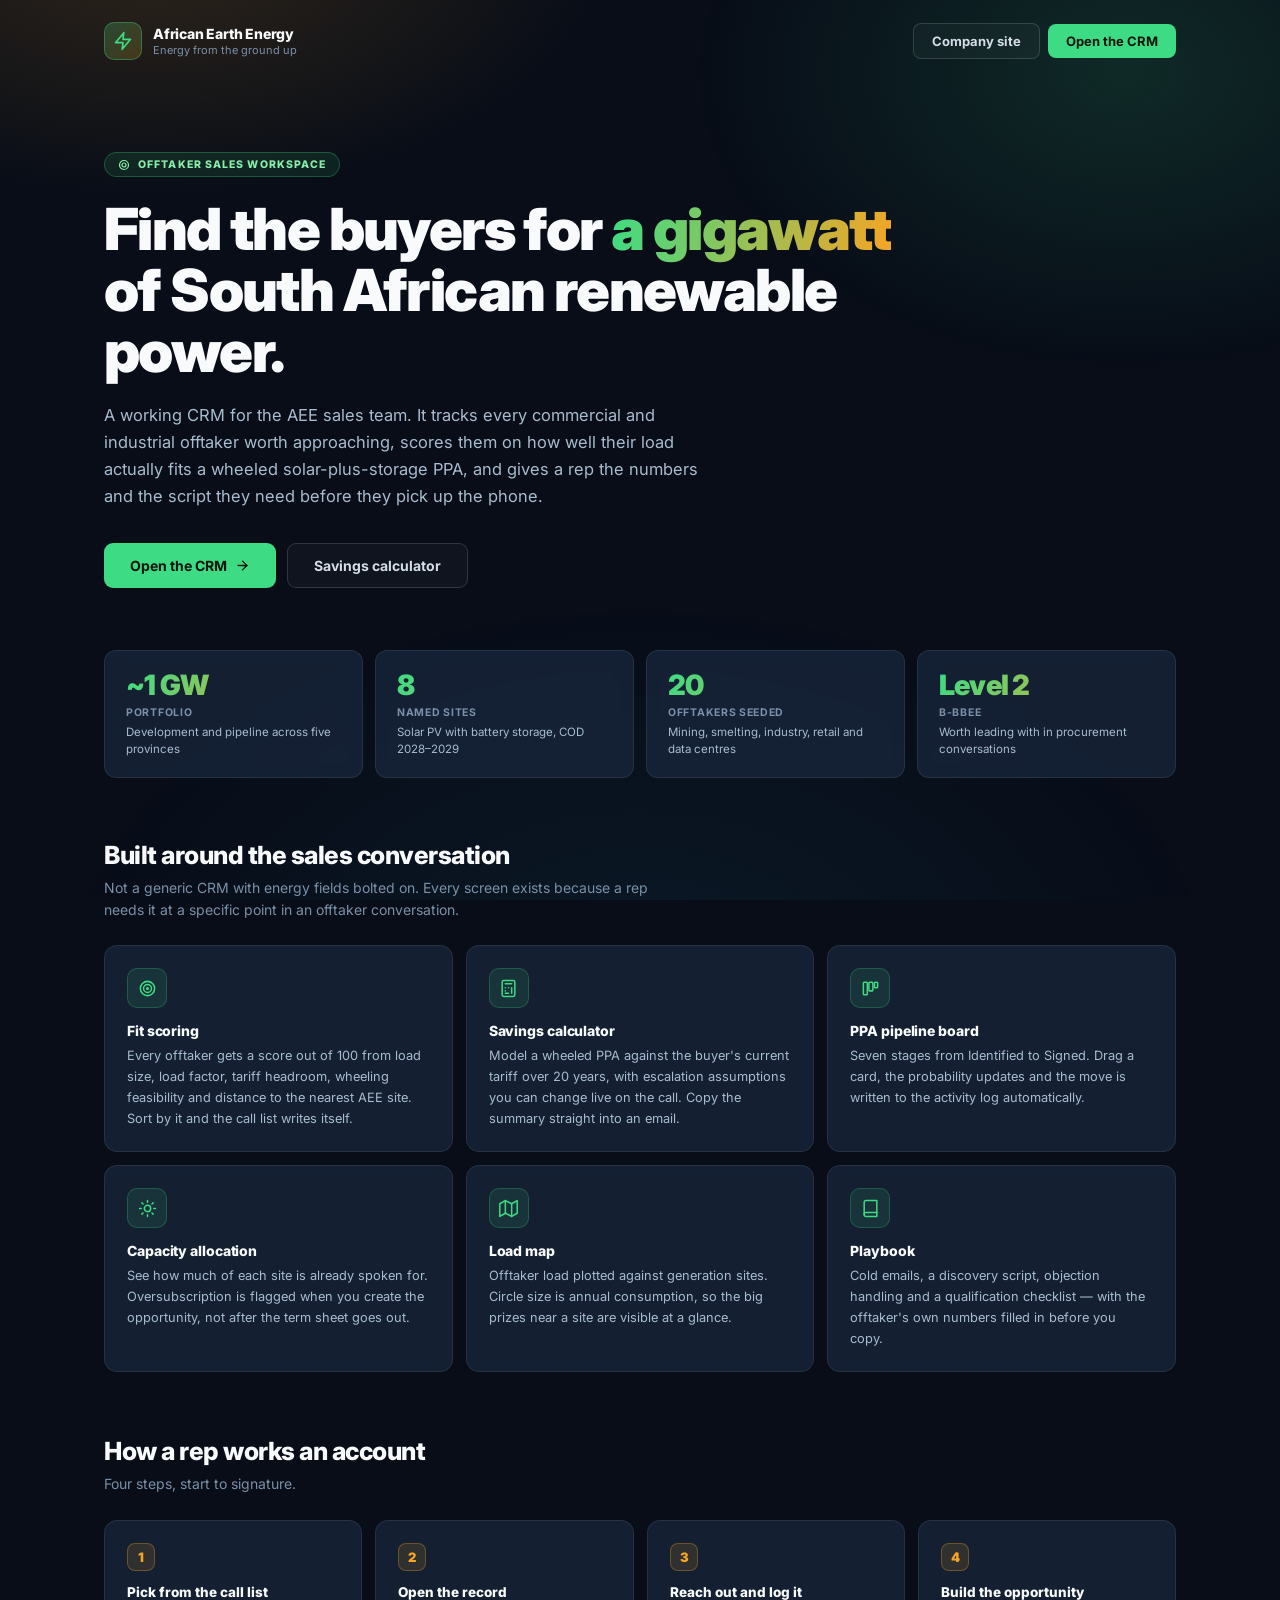
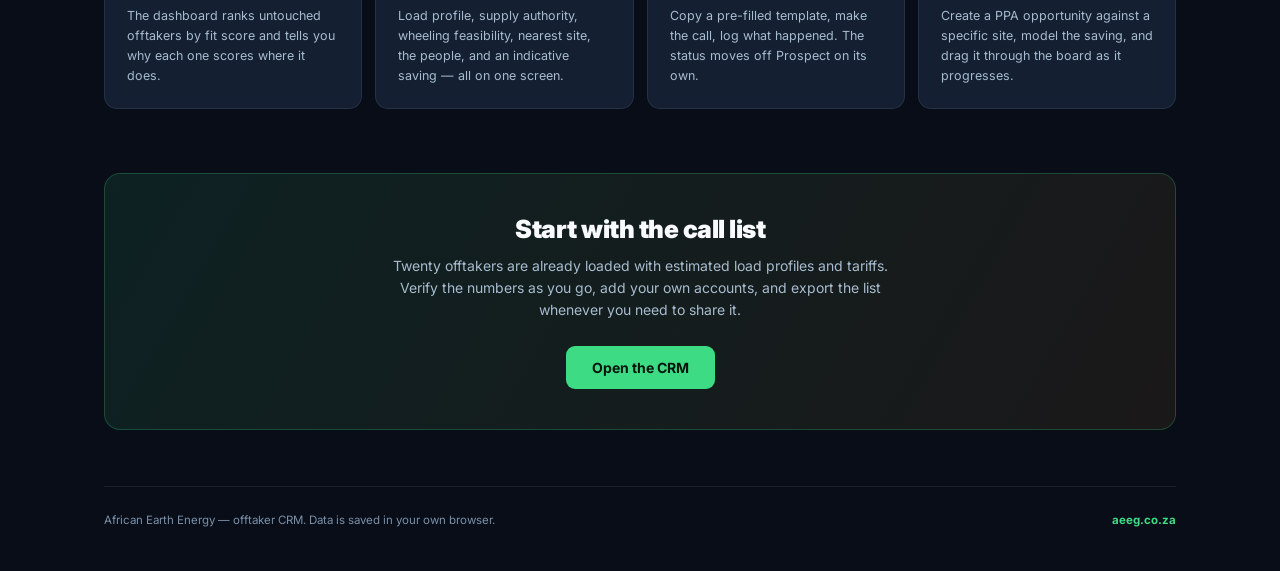
==== landing.html @ c1749440 "Build the African Earth Energy offtaker CRM A sales workspace for finding and contracting the commer" ====
<!DOCTYPE html>
<html lang="en">
<head>
<meta charset="UTF-8">
<meta name="viewport" content="width=device-width, initial-scale=1.0">
<title>African Earth Energy — Offtaker CRM</title>
<meta name="description" content="Sales workspace for the African Earth Energy offtaker pipeline.">
<link rel="preconnect" href="https://fonts.googleapis.com">
<link rel="preconnect" href="https://fonts.gstatic.com" crossorigin>
<link href="https://fonts.googleapis.com/css2?family=Inter:wght@300;400;500;600;700;800;900&display=swap" rel="stylesheet">
<style>
*,*::before,*::after{box-sizing:border-box;margin:0;padding:0}
:root{
  --bg:#080d18; --bg2:#060a12; --card:rgba(26,40,62,.72);
  --text:#d4dde8; --text2:#f8fafc; --muted:#7a90a8; --muted2:#a8bccf;
  --border:rgba(255,255,255,.08); --border2:rgba(255,255,255,.14);
  --accent:#3ddc84; --accent2:#f5a524;
}
body{font-family:"Inter",system-ui,sans-serif;background:var(--bg);color:var(--text);
  -webkit-font-smoothing:antialiased;overflow-x:hidden;min-height:100vh}
a{text-decoration:none;color:inherit}

/* atmospheric wash — solar gold over earth green */
body::before{content:'';position:fixed;inset:0;pointer-events:none;z-index:0;
  background:
    radial-gradient(760px 420px at 12% -6%, rgba(245,165,36,.16), transparent 62%),
    radial-gradient(700px 480px at 88% 8%, rgba(61,220,132,.14), transparent 62%),
    radial-gradient(900px 600px at 50% 110%, rgba(56,189,248,.07), transparent 65%);}
body::after{content:'';position:fixed;inset:0;pointer-events:none;z-index:0;opacity:.35;
  background-image:linear-gradient(rgba(255,255,255,.022) 1px,transparent 1px),
                   linear-gradient(90deg,rgba(255,255,255,.022) 1px,transparent 1px);
  background-size:62px 62px;
  mask-image:radial-gradient(circle at 50% 30%, #000 0%, transparent 78%);}

.wrap{position:relative;z-index:1;max-width:1120px;margin:0 auto;padding:0 24px}

header{padding:22px 0;display:flex;align-items:center;justify-content:space-between;gap:16px}
.brand{display:flex;align-items:center;gap:11px}
.brand-mark{width:38px;height:38px;border-radius:10px;display:flex;align-items:center;justify-content:center;
  background:linear-gradient(140deg,rgba(61,220,132,.24),rgba(245,165,36,.2));border:1px solid rgba(61,220,132,.34)}
.brand h1{font-size:14px;font-weight:800;color:var(--text2);letter-spacing:-.2px}
.brand p{font-size:11px;color:var(--muted);margin-top:1px}
.hlinks{display:flex;gap:8px;align-items:center}

.btn{padding:9px 18px;border-radius:8px;border:none;cursor:pointer;font-size:13px;font-weight:700;
  display:inline-flex;align-items:center;gap:8px;transition:all .18s;font-family:inherit}
.btn-primary{background:var(--accent);color:#04160c}
.btn-primary:hover{background:#2bc972;transform:translateY(-1px);box-shadow:0 8px 24px rgba(61,220,132,.24)}
.btn-outline{background:rgba(255,255,255,.03);border:1px solid var(--border2);color:var(--text)}
.btn-outline:hover{border-color:rgba(255,255,255,.26);color:var(--text2)}
.btn-lg{padding:13px 26px;font-size:14px;border-radius:9px}

.hero{padding:70px 0 54px;max-width:820px}
.eyebrow{display:inline-flex;align-items:center;gap:8px;font-size:10.5px;font-weight:800;letter-spacing:1.1px;
  text-transform:uppercase;color:#86efac;background:rgba(61,220,132,.1);border:1px solid rgba(61,220,132,.28);
  padding:5px 13px;border-radius:99px;margin-bottom:22px}
.hero h2{font-size:clamp(34px,5.4vw,58px);font-weight:900;line-height:1.05;letter-spacing:-1.6px;color:var(--text2)}
.hero h2 em{font-style:normal;background:linear-gradient(100deg,var(--accent),var(--accent2));
  -webkit-background-clip:text;background-clip:text;color:transparent}
.hero p{font-size:16.5px;line-height:1.65;color:var(--muted2);margin-top:20px;max-width:60ch}
.hero-cta{display:flex;gap:11px;margin-top:32px;flex-wrap:wrap}

.metrics{display:grid;grid-template-columns:repeat(auto-fit,minmax(168px,1fr));gap:12px;margin:8px 0 62px}
.metric{background:var(--card);border:1px solid var(--border);border-radius:12px;padding:19px 21px;backdrop-filter:blur(8px)}
.metric-v{font-size:28px;font-weight:900;color:var(--text2);line-height:1.1;letter-spacing:-.8px;
  background:linear-gradient(120deg,var(--accent),var(--accent2));-webkit-background-clip:text;background-clip:text;color:transparent}
.metric-l{font-size:10.5px;color:var(--muted);font-weight:700;letter-spacing:.7px;text-transform:uppercase;margin-top:6px}
.metric-s{font-size:11.5px;color:var(--muted2);margin-top:5px;line-height:1.45}

.section-head{margin-bottom:24px}
.section-head h3{font-size:25px;font-weight:800;color:var(--text2);letter-spacing:-.5px}
.section-head p{font-size:14px;color:var(--muted);margin-top:7px;max-width:62ch;line-height:1.6}

.features{display:grid;grid-template-columns:repeat(auto-fit,minmax(272px,1fr));gap:13px;margin-bottom:64px}
.feature{background:var(--card);border:1px solid var(--border);border-radius:13px;padding:22px;
  backdrop-filter:blur(8px);transition:all .22s;position:relative;overflow:hidden}
.feature::after{content:'';position:absolute;top:0;left:0;right:0;height:2px;
  background:linear-gradient(90deg,var(--accent),transparent);opacity:0;transition:opacity .22s}
.feature:hover{border-color:var(--border2);transform:translateY(-3px)}
.feature:hover::after{opacity:1}
.feature-ic{width:40px;height:40px;border-radius:10px;display:flex;align-items:center;justify-content:center;
  background:rgba(61,220,132,.1);border:1px solid rgba(61,220,132,.24);color:var(--accent);margin-bottom:14px}
.feature h4{font-size:14px;font-weight:800;color:var(--text2);margin-bottom:7px;letter-spacing:-.1px}
.feature p{font-size:12.8px;color:var(--muted2);line-height:1.62}

.steps{display:grid;grid-template-columns:repeat(auto-fit,minmax(230px,1fr));gap:13px;margin-bottom:64px}
.step{background:var(--card);border:1px solid var(--border);border-radius:13px;padding:22px;backdrop-filter:blur(8px)}
.step-n{width:28px;height:28px;border-radius:8px;background:rgba(245,165,36,.13);border:1px solid rgba(245,165,36,.3);
  color:var(--accent2);font-weight:900;font-size:13px;display:flex;align-items:center;justify-content:center;margin-bottom:13px}
.step h4{font-size:13.5px;font-weight:800;color:var(--text2);margin-bottom:6px}
.step p{font-size:12.5px;color:var(--muted2);line-height:1.6}

.cta-band{background:linear-gradient(120deg,rgba(61,220,132,.1),rgba(245,165,36,.08));
  border:1px solid rgba(61,220,132,.24);border-radius:16px;padding:40px;text-align:center;margin-bottom:56px}
.cta-band h3{font-size:25px;font-weight:900;color:var(--text2);letter-spacing:-.5px}
.cta-band p{font-size:14px;color:var(--muted2);margin:11px auto 24px;max-width:56ch;line-height:1.6}

footer{border-top:1px solid var(--border);padding:26px 0 44px;display:flex;align-items:center;
  justify-content:space-between;gap:16px;flex-wrap:wrap;font-size:11.5px;color:var(--muted)}

@media(max-width:640px){
  .hero{padding:46px 0 36px}
  .cta-band{padding:30px 20px}
  header{flex-wrap:wrap}
}
</style>
</head>
<body>
<div class="wrap">

  <header>
    <div class="brand">
      <div class="brand-mark">
        <svg xmlns="http://www.w3.org/2000/svg" viewBox="0 0 24 24" width="20" height="20" fill="none" stroke="#3ddc84" stroke-width="2" stroke-linecap="round" stroke-linejoin="round"><path d="M13 2 3 14h9l-1 8 10-12h-9l1-8Z"/></svg>
      </div>
      <div><h1>African Earth Energy</h1><p>Energy from the ground up</p></div>
    </div>
    <div class="hlinks">
      <a class="btn btn-outline" href="https://www.aeeg.co.za/en" target="_blank" rel="noopener">Company site</a>
      <a class="btn btn-primary" href="index.html">Open the CRM</a>
    </div>
  </header>

  <section class="hero">
    <div class="eyebrow">
      <svg xmlns="http://www.w3.org/2000/svg" viewBox="0 0 24 24" width="12" height="12" fill="none" stroke="currentColor" stroke-width="2.4" stroke-linecap="round"><circle cx="12" cy="12" r="9"/><circle cx="12" cy="12" r="4"/></svg>
      Offtaker sales workspace
    </div>
    <h2>Find the buyers for <em>a gigawatt</em> of South African renewable power.</h2>
    <p>
      A working CRM for the AEE sales team. It tracks every commercial and industrial
      offtaker worth approaching, scores them on how well their load actually fits a
      wheeled solar-plus-storage PPA, and gives a rep the numbers and the script they
      need before they pick up the phone.
    </p>
    <div class="hero-cta">
      <a class="btn btn-primary btn-lg" href="index.html">
        Open the CRM
        <svg xmlns="http://www.w3.org/2000/svg" viewBox="0 0 24 24" width="15" height="15" fill="none" stroke="currentColor" stroke-width="2.2" stroke-linecap="round" stroke-linejoin="round"><line x1="5" y1="12" x2="19" y2="12"/><polyline points="12 5 19 12 12 19"/></svg>
      </a>
      <a class="btn btn-outline btn-lg" href="index.html?view=calculator">Savings calculator</a>
    </div>
  </section>

  <div class="metrics">
    <div class="metric"><div class="metric-v">~1 GW</div><div class="metric-l">Portfolio</div>
      <div class="metric-s">Development and pipeline across five provinces</div></div>
    <div class="metric"><div class="metric-v">8</div><div class="metric-l">Named sites</div>
      <div class="metric-s">Solar PV with battery storage, COD 2028–2029</div></div>
    <div class="metric"><div class="metric-v">20</div><div class="metric-l">Offtakers seeded</div>
      <div class="metric-s">Mining, smelting, industry, retail and data centres</div></div>
    <div class="metric"><div class="metric-v">Level 2</div><div class="metric-l">B-BBEE</div>
      <div class="metric-s">Worth leading with in procurement conversations</div></div>
  </div>

  <div class="section-head">
    <h3>Built around the sales conversation</h3>
    <p>Not a generic CRM with energy fields bolted on. Every screen exists because a rep needs it at a specific point in an offtaker conversation.</p>
  </div>

  <div class="features">
    <div class="feature">
      <div class="feature-ic"><svg xmlns="http://www.w3.org/2000/svg" viewBox="0 0 24 24" width="19" height="19" fill="none" stroke="currentColor" stroke-width="1.9" stroke-linecap="round" stroke-linejoin="round"><circle cx="12" cy="12" r="9"/><circle cx="12" cy="12" r="5"/><circle cx="12" cy="12" r="1"/></svg></div>
      <h4>Fit scoring</h4>
      <p>Every offtaker gets a score out of 100 from load size, load factor, tariff headroom, wheeling feasibility and distance to the nearest AEE site. Sort by it and the call list writes itself.</p>
    </div>
    <div class="feature">
      <div class="feature-ic"><svg xmlns="http://www.w3.org/2000/svg" viewBox="0 0 24 24" width="19" height="19" fill="none" stroke="currentColor" stroke-width="1.9" stroke-linecap="round" stroke-linejoin="round"><rect x="4" y="2" width="16" height="20" rx="2"/><line x1="8" y1="6" x2="16" y2="6"/><line x1="8" y1="11" x2="8" y2="11"/><line x1="12" y1="11" x2="12" y2="11"/><line x1="16" y1="11" x2="16" y2="18"/><line x1="8" y1="15" x2="8" y2="15"/><line x1="8" y1="18" x2="12" y2="18"/></svg></div>
      <h4>Savings calculator</h4>
      <p>Model a wheeled PPA against the buyer's current tariff over 20 years, with escalation assumptions you can change live on the call. Copy the summary straight into an email.</p>
    </div>
    <div class="feature">
      <div class="feature-ic"><svg xmlns="http://www.w3.org/2000/svg" viewBox="0 0 24 24" width="19" height="19" fill="none" stroke="currentColor" stroke-width="1.9" stroke-linecap="round" stroke-linejoin="round"><rect x="3" y="4" width="5" height="16" rx="1"/><rect x="10" y="4" width="5" height="11" rx="1"/><rect x="17" y="4" width="4" height="7" rx="1"/></svg></div>
      <h4>PPA pipeline board</h4>
      <p>Seven stages from Identified to Signed. Drag a card, the probability updates and the move is written to the activity log automatically.</p>
    </div>
    <div class="feature">
      <div class="feature-ic"><svg xmlns="http://www.w3.org/2000/svg" viewBox="0 0 24 24" width="19" height="19" fill="none" stroke="currentColor" stroke-width="1.9" stroke-linecap="round" stroke-linejoin="round"><circle cx="12" cy="12" r="4"/><path d="M12 2v2M12 20v2M4.93 4.93l1.41 1.41M17.66 17.66l1.41 1.41M2 12h2M20 12h2M6.34 17.66l-1.41 1.41M19.07 4.93l-1.41 1.41"/></svg></div>
      <h4>Capacity allocation</h4>
      <p>See how much of each site is already spoken for. Oversubscription is flagged when you create the opportunity, not after the term sheet goes out.</p>
    </div>
    <div class="feature">
      <div class="feature-ic"><svg xmlns="http://www.w3.org/2000/svg" viewBox="0 0 24 24" width="19" height="19" fill="none" stroke="currentColor" stroke-width="1.9" stroke-linecap="round" stroke-linejoin="round"><polygon points="1 6 1 22 8 18 16 22 23 18 23 2 16 6 8 2 1 6"/><line x1="8" y1="2" x2="8" y2="18"/><line x1="16" y1="6" x2="16" y2="22"/></svg></div>
      <h4>Load map</h4>
      <p>Offtaker load plotted against generation sites. Circle size is annual consumption, so the big prizes near a site are visible at a glance.</p>
    </div>
    <div class="feature">
      <div class="feature-ic"><svg xmlns="http://www.w3.org/2000/svg" viewBox="0 0 24 24" width="19" height="19" fill="none" stroke="currentColor" stroke-width="1.9" stroke-linecap="round" stroke-linejoin="round"><path d="M4 19.5A2.5 2.5 0 0 1 6.5 17H20"/><path d="M6.5 2H20v20H6.5A2.5 2.5 0 0 1 4 19.5v-15A2.5 2.5 0 0 1 6.5 2z"/></svg></div>
      <h4>Playbook</h4>
      <p>Cold emails, a discovery script, objection handling and a qualification checklist — with the offtaker's own numbers filled in before you copy.</p>
    </div>
  </div>

  <div class="section-head">
    <h3>How a rep works an account</h3>
    <p>Four steps, start to signature.</p>
  </div>

  <div class="steps">
    <div class="step"><div class="step-n">1</div><h4>Pick from the call list</h4>
      <p>The dashboard ranks untouched offtakers by fit score and tells you why each one scores where it does.</p></div>
    <div class="step"><div class="step-n">2</div><h4>Open the record</h4>
      <p>Load profile, supply authority, wheeling feasibility, nearest site, the people, and an indicative saving — all on one screen.</p></div>
    <div class="step"><div class="step-n">3</div><h4>Reach out and log it</h4>
      <p>Copy a pre-filled template, make the call, log what happened. The status moves off Prospect on its own.</p></div>
    <div class="step"><div class="step-n">4</div><h4>Build the opportunity</h4>
      <p>Create a PPA opportunity against a specific site, model the saving, and drag it through the board as it progresses.</p></div>
  </div>

  <div class="cta-band">
    <h3>Start with the call list</h3>
    <p>Twenty offtakers are already loaded with estimated load profiles and tariffs. Verify the numbers as you go, add your own accounts, and export the list whenever you need to share it.</p>
    <a class="btn btn-primary btn-lg" href="index.html">Open the CRM</a>
  </div>

  <footer>
    <div>African Earth Energy — offtaker CRM. Data is saved in your own browser.</div>
    <div><a href="https://www.aeeg.co.za/en" target="_blank" rel="noopener" style="color:var(--accent);font-weight:700">aeeg.co.za</a></div>
  </footer>

</div>
</body>
</html>
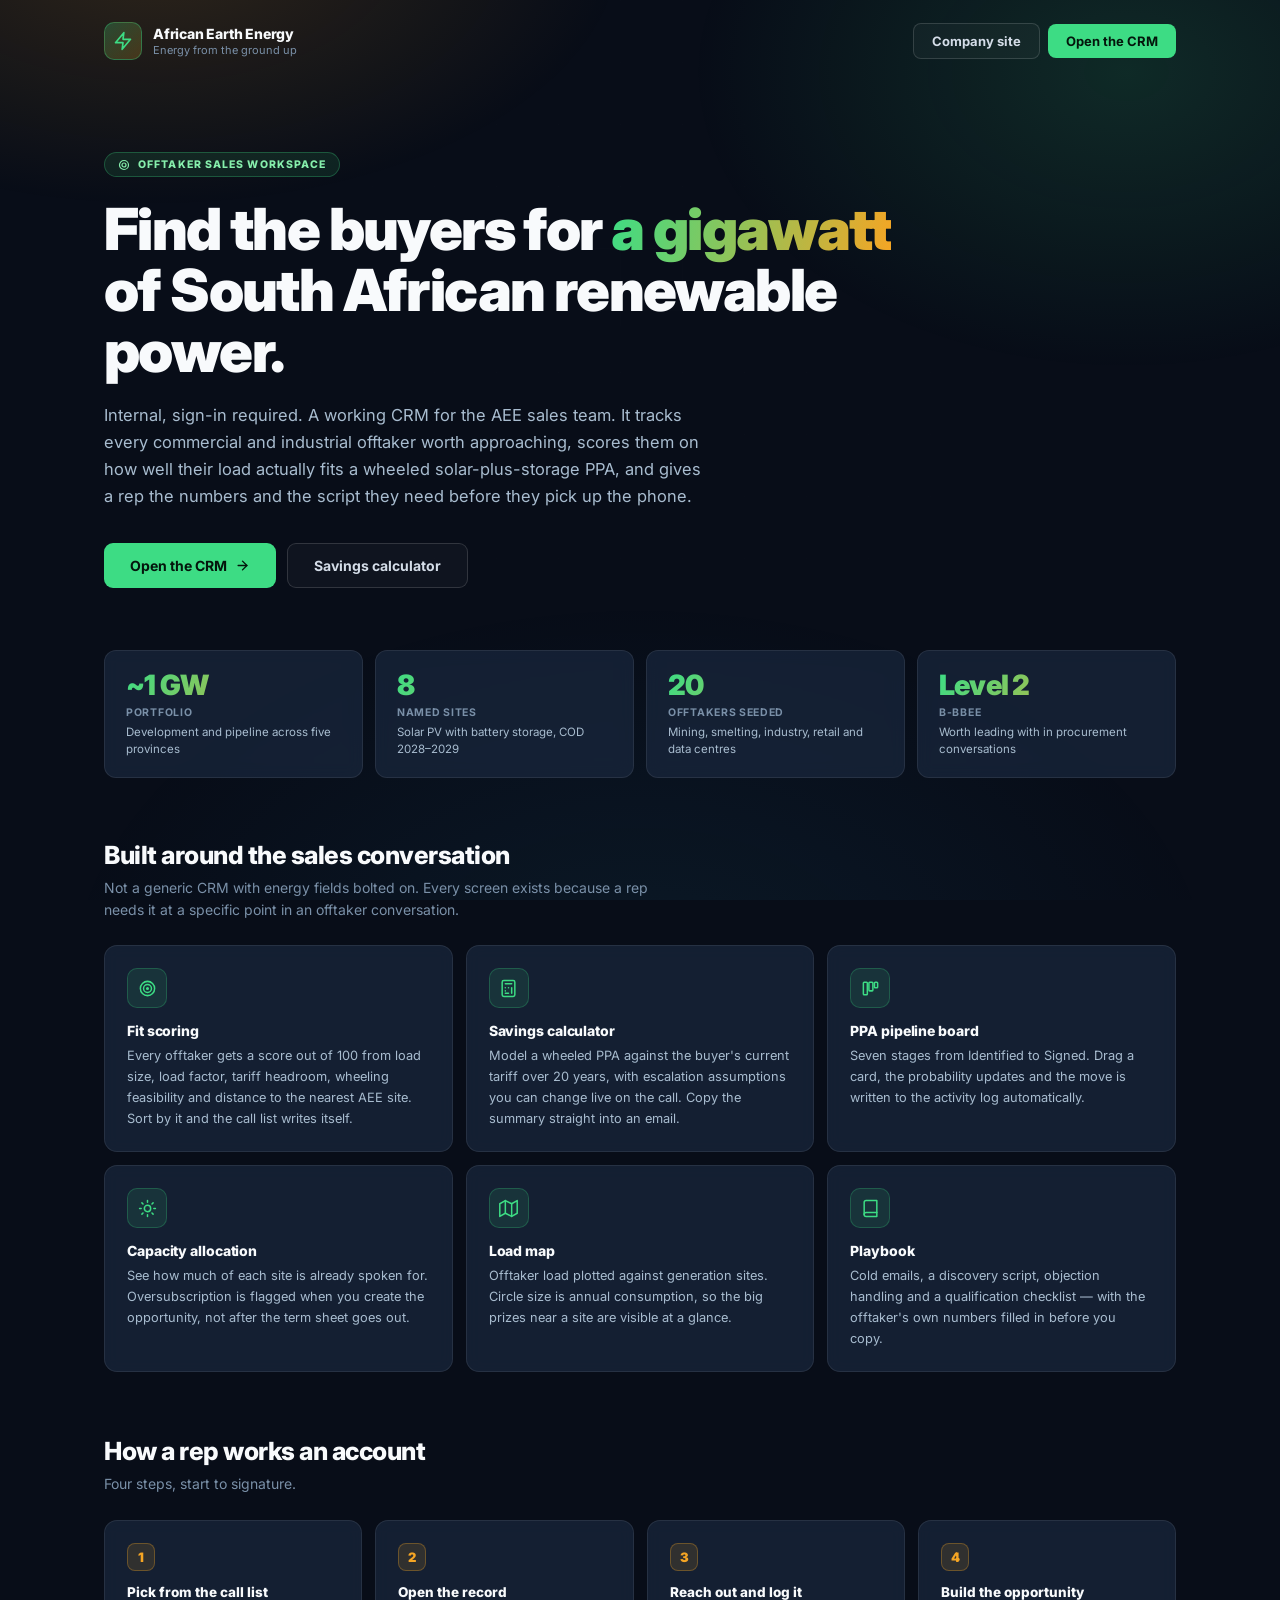
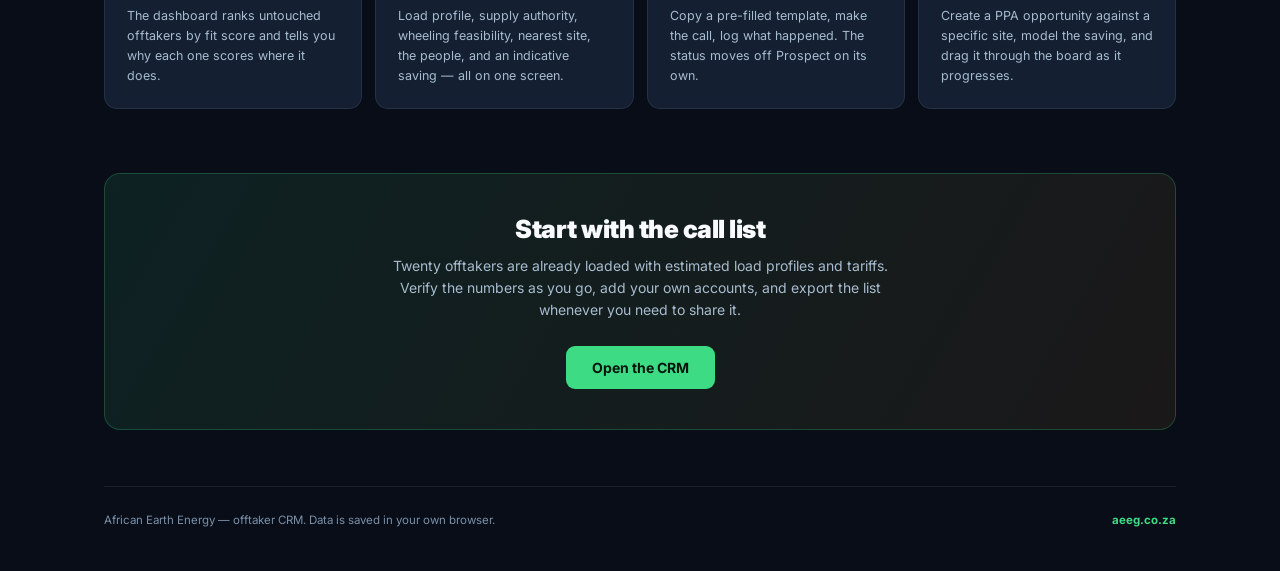
==== commit e02f9da2: "Put the CRM behind real authentication The site was public and the target list shipped in the JavaSc" ====
--- a/landing.html
+++ b/landing.html
@@ -128,7 +128,7 @@
     </div>
     <h2>Find the buyers for <em>a gigawatt</em> of South African renewable power.</h2>
     <p>
-      A working CRM for the AEE sales team. It tracks every commercial and industrial
+      Internal, sign-in required. A working CRM for the AEE sales team. It tracks every commercial and industrial
       offtaker worth approaching, scores them on how well their load actually fits a
       wheeled solar-plus-storage PPA, and gives a rep the numbers and the script they
       need before they pick up the phone.
@@ -213,11 +213,97 @@
     <a class="btn btn-primary btn-lg" href="index.html">Open the CRM</a>
   </div>
 
-  <footer>
+  <div id="login-modal" style="display:none;position:fixed;inset:0;z-index:2000;align-items:center;justify-content:center;background:rgba(6,10,18,.8);backdrop-filter:blur(6px);padding:20px">
+  <div style="position:relative;background:rgba(13,21,36,.96);border:1px solid var(--border2);border-radius:15px;padding:30px 28px;width:100%;max-width:352px;display:flex;flex-direction:column;align-items:center;gap:9px;text-align:center;box-shadow:0 26px 70px rgba(0,0,0,.6)">
+    <button onclick="closeLogin()" aria-label="Close" style="position:absolute;top:12px;right:12px;background:none;border:none;color:var(--muted);cursor:pointer;font-size:17px;line-height:1">&times;</button>
+    <div style="width:46px;height:46px;border-radius:12px;display:flex;align-items:center;justify-content:center;background:linear-gradient(140deg,rgba(61,220,132,.24),rgba(245,165,36,.2));border:1px solid rgba(61,220,132,.34);color:var(--accent);margin-bottom:3px">
+      <svg xmlns="http://www.w3.org/2000/svg" viewBox="0 0 24 24" width="22" height="22" fill="none" stroke="currentColor" stroke-width="1.9" stroke-linecap="round" stroke-linejoin="round"><rect x="3" y="11" width="18" height="11" rx="2"/><path d="M7 11V7a5 5 0 0 1 10 0v4"/></svg>
+    </div>
+    <div style="font-size:16.5px;font-weight:800;color:var(--text2)">Sign in</div>
+    <div style="font-size:12.5px;color:var(--muted2);line-height:1.6;max-width:30ch">The CRM is internal. Use the account you were given.</div>
+    <form style="display:flex;flex-direction:column;gap:9px;width:100%;margin-top:10px" onsubmit="event.preventDefault();doLogin()">
+      <input id="lm-email" type="email" placeholder="you@aeeg.co.za" autocomplete="username" required
+             style="padding:10px 12px;border-radius:8px;border:1px solid var(--border2);background:rgba(17,24,39,.9);color:var(--text);font-size:13px;font-family:inherit;outline:none;width:100%">
+      <input id="lm-password" type="password" placeholder="Password" autocomplete="current-password" required
+             style="padding:10px 12px;border-radius:8px;border:1px solid var(--border2);background:rgba(17,24,39,.9);color:var(--text);font-size:13px;font-family:inherit;outline:none;width:100%">
+      <button class="btn btn-primary" id="lm-btn" type="submit" style="width:100%;justify-content:center;padding:10px">Sign in</button>
+    </form>
+    <div id="lm-msg" style="font-size:11.5px;color:#fbbf5c;line-height:1.55;min-height:15px;max-width:32ch"></div>
+  </div>
+</div>
+
+<footer>
     <div>African Earth Energy — offtaker CRM. Data is saved in your own browser.</div>
     <div><a href="https://www.aeeg.co.za/en" target="_blank" rel="noopener" style="color:var(--accent);font-weight:700">aeeg.co.za</a></div>
   </footer>
 
 </div>
+<script>
+/* Sign-in lives here as well as inside the app, so a visitor landing on the
+   public page can authenticate without first hitting a locked screen. A
+   successful sign-in stores the session under the same origin, which
+   index.html picks up on load. */
+(function () {
+  var SUPA_URL = 'https://pkzfazjtpswqjmnzzrgt.supabase.co';
+  var SUPA_KEY = 'sb_publishable_jqCjOPRXZEIKjgNDVsL3uw_ldx-I-tO';
+  var client = null;
+
+  async function init() {
+    if (client) return client;
+    var mod = await import('https://esm.sh/@supabase/supabase-js@2');
+    client = mod.createClient(SUPA_URL, SUPA_KEY, {
+      auth: { persistSession: true, autoRefreshToken: true, storageKey: 'aee-crm-auth' },
+    });
+    return client;
+  }
+
+  window.closeLogin = function () { document.getElementById('login-modal').style.display = 'none'; };
+
+  window.doLogin = async function () {
+    var email = (document.getElementById('lm-email').value || '').trim();
+    var password = document.getElementById('lm-password').value || '';
+    var msg = document.getElementById('lm-msg');
+    var btn = document.getElementById('lm-btn');
+    if (!email || !password) { msg.textContent = 'Enter both an email address and a password.'; return; }
+    await init();
+    btn.disabled = true; btn.textContent = 'Signing in…';
+    var res = await client.auth.signInWithPassword({ email: email, password: password });
+    btn.disabled = false; btn.textContent = 'Sign in';
+    if (res.error) {
+      msg.textContent = /invalid/i.test(res.error.message)
+        ? 'That email and password combination was not recognised.'
+        : res.error.message;
+    } else {
+      location.href = 'index.html';
+    }
+  };
+
+  /* Every link into the app goes through the session check, so a signed-out
+     visitor gets the sign-in box rather than a locked screen. */
+  document.addEventListener('click', async function (e) {
+    var a = e.target.closest && e.target.closest('a[href^="index.html"]');
+    if (!a) return;
+    e.preventDefault();
+    await init();
+    var res = await client.auth.getSession();
+    if (res.data && res.data.session) location.href = a.getAttribute('href');
+    else {
+      document.getElementById('login-modal').style.display = 'flex';
+      setTimeout(function () { document.getElementById('lm-email').focus(); }, 60);
+    }
+  });
+
+  /* Someone already signed in should not be told to "Open the CRM" as though
+     they need credentials — relabel once the session is known. */
+  (async function () {
+    try {
+      await init();
+      var res = await client.auth.getSession();
+      var note = document.querySelector('.hero .eyebrow');
+      if (res.data && res.data.session && note) note.lastChild.nodeValue = ' Signed in · offtaker sales workspace';
+    } catch (err) { /* cosmetic only */ }
+  })();
+})();
+</script>
 </body>
 </html>
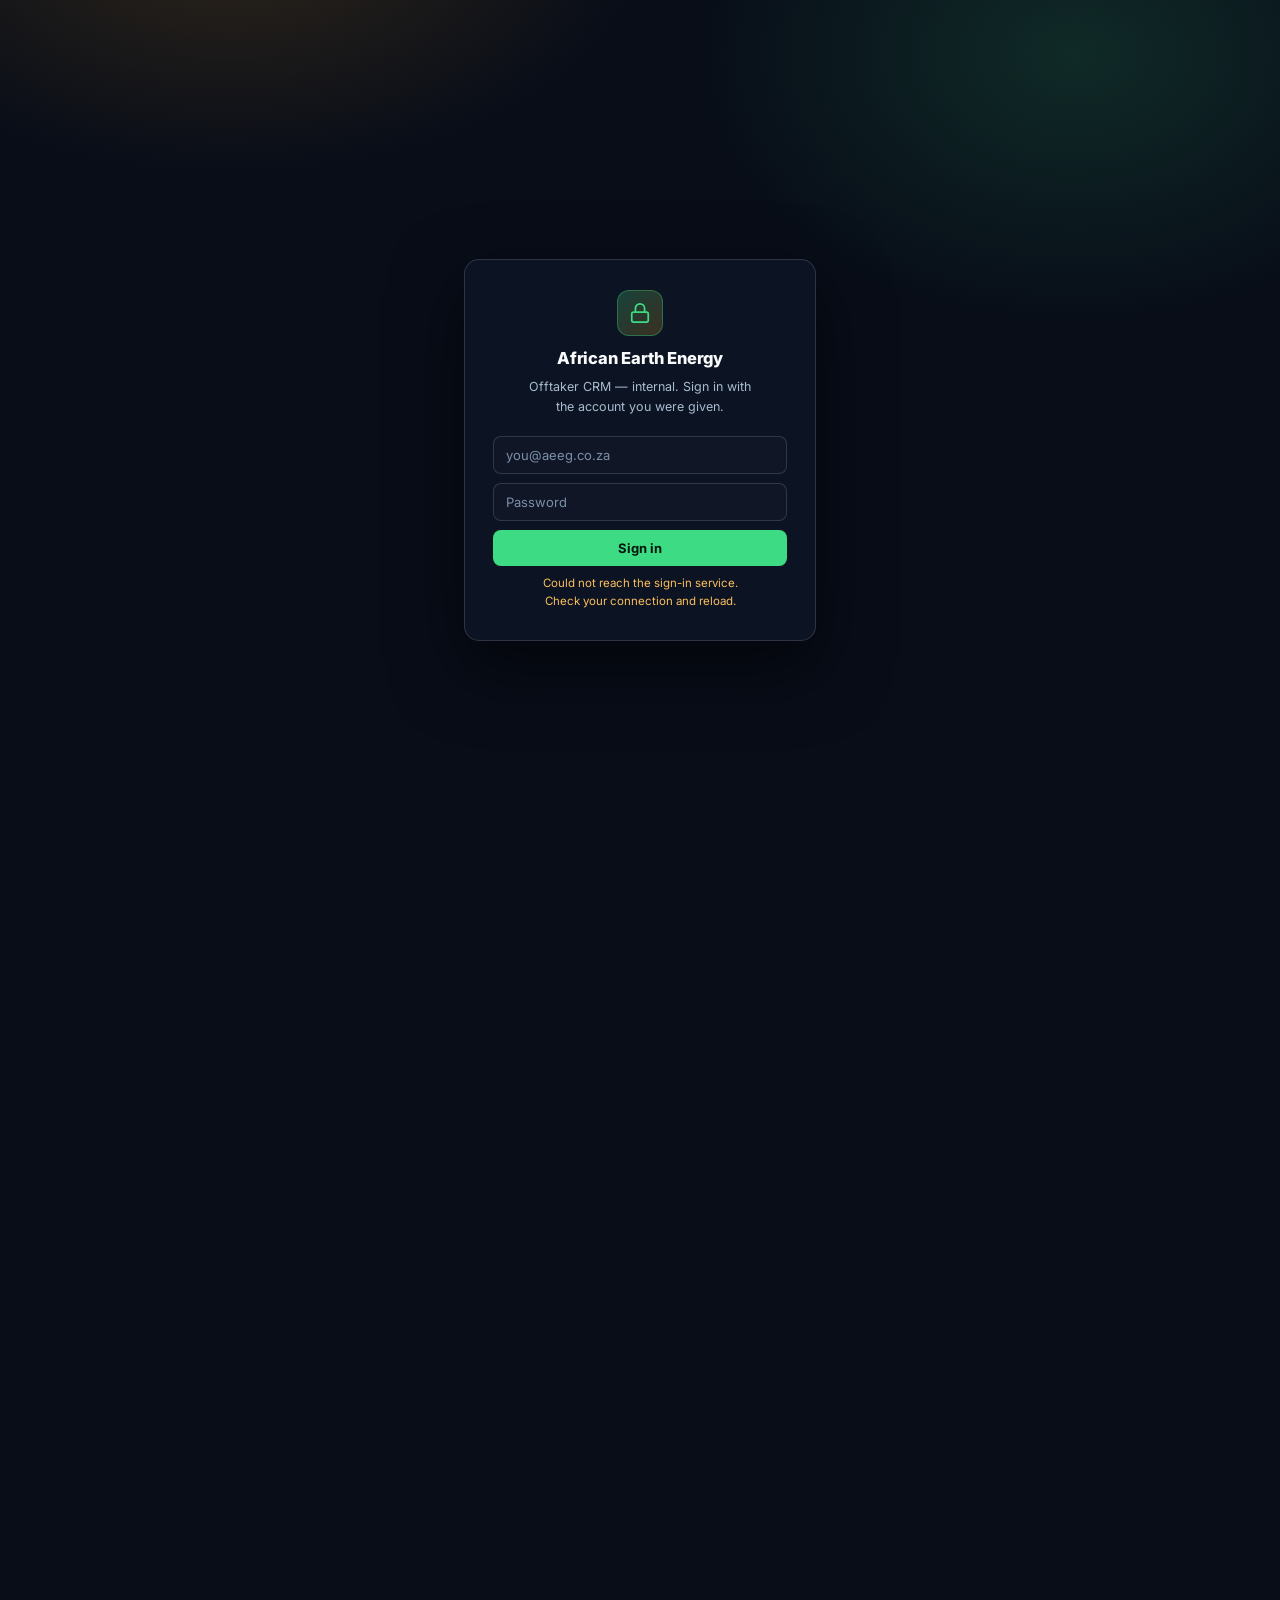
==== commit 845032de: "Put every page and every table behind the sign-in wall Two gaps were left open after the auth work. " ====
--- a/landing.html
+++ b/landing.html
@@ -98,6 +98,40 @@
 footer{border-top:1px solid var(--border);padding:26px 0 44px;display:flex;align-items:center;
   justify-content:space-between;gap:16px;flex-wrap:wrap;font-size:11.5px;color:var(--muted)}
 
+/* ─── SIGN-IN GATE ────────────────────────────────────────────── */
+#landing-gate{
+  position:fixed;inset:0;z-index:5000;display:flex;align-items:center;justify-content:center;
+  padding:24px;background:var(--bg);
+}
+#landing-gate::before{
+  content:'';position:absolute;inset:0;pointer-events:none;
+  background:
+    radial-gradient(680px 400px at 18% -8%, rgba(245,165,36,.16), transparent 62%),
+    radial-gradient(620px 440px at 84% 6%, rgba(61,220,132,.14), transparent 62%);
+}
+.gate-card{
+  position:relative;width:100%;max-width:352px;background:rgba(13,21,36,.94);
+  border:1px solid var(--border2);border-radius:15px;padding:30px 28px;
+  display:flex;flex-direction:column;align-items:center;gap:9px;text-align:center;
+  box-shadow:0 26px 70px rgba(0,0,0,.6);
+}
+.gate-mark{
+  width:46px;height:46px;border-radius:12px;display:flex;align-items:center;justify-content:center;
+  background:linear-gradient(140deg,rgba(61,220,132,.24),rgba(245,165,36,.2));
+  border:1px solid rgba(61,220,132,.34);color:var(--accent);margin-bottom:3px;
+}
+.gate-card h1{font-size:16.5px;font-weight:800;color:var(--text2);letter-spacing:-.2px}
+.gate-sub{font-size:12.5px;color:var(--muted2);line-height:1.6;max-width:30ch}
+.gate-form{display:flex;flex-direction:column;gap:9px;width:100%;margin-top:10px}
+.gate-form input{
+  padding:10px 12px;border-radius:8px;border:1px solid var(--border2);background:rgba(17,24,39,.9);
+  color:var(--text);font-size:13px;font-family:inherit;outline:none;transition:all .15s;width:100%;
+}
+.gate-form input::placeholder{color:var(--muted)}
+.gate-form input:focus{border-color:rgba(61,220,132,.42);box-shadow:0 0 0 3px rgba(61,220,132,.09)}
+.gate-form .btn{width:100%;justify-content:center;padding:10px;font-size:13px;border-radius:8px}
+.gate-msg{font-size:11.5px;color:#fbbf5c;line-height:1.55;min-height:15px;max-width:32ch}
+
 @media(max-width:640px){
   .hero{padding:46px 0 36px}
   .cta-band{padding:30px 20px}
@@ -106,7 +140,26 @@
 </style>
 </head>
 <body>
-<div class="wrap">
+
+<!-- Sign-in gate. Shown by default so nothing of the page appears before
+     the session check has run. -->
+<div id="landing-gate">
+  <div class="gate-card">
+    <div class="gate-mark">
+      <svg xmlns="http://www.w3.org/2000/svg" viewBox="0 0 24 24" width="22" height="22" fill="none" stroke="currentColor" stroke-width="1.9" stroke-linecap="round" stroke-linejoin="round"><rect x="3" y="11" width="18" height="11" rx="2"/><path d="M7 11V7a5 5 0 0 1 10 0v4"/></svg>
+    </div>
+    <h1>African Earth Energy</h1>
+    <p class="gate-sub">Offtaker CRM &mdash; internal. Sign in with the account you were given.</p>
+    <form class="gate-form" onsubmit="event.preventDefault();doLogin()">
+      <input id="lm-email" type="email" placeholder="you@aeeg.co.za" autocomplete="username" required>
+      <input id="lm-password" type="password" placeholder="Password" autocomplete="current-password" required>
+      <button class="btn btn-primary" id="lm-btn" type="submit">Sign in</button>
+    </form>
+    <div class="gate-msg" id="lm-msg"></div>
+  </div>
+</div>
+
+<div class="wrap" style="visibility:hidden">
 
   <header>
     <div class="brand">
@@ -117,6 +170,7 @@
     </div>
     <div class="hlinks">
       <a class="btn btn-outline" href="https://www.aeeg.co.za/en" target="_blank" rel="noopener">Company site</a>
+      <a class="btn btn-outline" id="signout-link" href="#" onclick="event.preventDefault();doSignOut()" style="display:none">Sign out</a>
       <a class="btn btn-primary" href="index.html">Open the CRM</a>
     </div>
   </header>
@@ -213,25 +267,6 @@
     <a class="btn btn-primary btn-lg" href="index.html">Open the CRM</a>
   </div>
 
-  <div id="login-modal" style="display:none;position:fixed;inset:0;z-index:2000;align-items:center;justify-content:center;background:rgba(6,10,18,.8);backdrop-filter:blur(6px);padding:20px">
-  <div style="position:relative;background:rgba(13,21,36,.96);border:1px solid var(--border2);border-radius:15px;padding:30px 28px;width:100%;max-width:352px;display:flex;flex-direction:column;align-items:center;gap:9px;text-align:center;box-shadow:0 26px 70px rgba(0,0,0,.6)">
-    <button onclick="closeLogin()" aria-label="Close" style="position:absolute;top:12px;right:12px;background:none;border:none;color:var(--muted);cursor:pointer;font-size:17px;line-height:1">&times;</button>
-    <div style="width:46px;height:46px;border-radius:12px;display:flex;align-items:center;justify-content:center;background:linear-gradient(140deg,rgba(61,220,132,.24),rgba(245,165,36,.2));border:1px solid rgba(61,220,132,.34);color:var(--accent);margin-bottom:3px">
-      <svg xmlns="http://www.w3.org/2000/svg" viewBox="0 0 24 24" width="22" height="22" fill="none" stroke="currentColor" stroke-width="1.9" stroke-linecap="round" stroke-linejoin="round"><rect x="3" y="11" width="18" height="11" rx="2"/><path d="M7 11V7a5 5 0 0 1 10 0v4"/></svg>
-    </div>
-    <div style="font-size:16.5px;font-weight:800;color:var(--text2)">Sign in</div>
-    <div style="font-size:12.5px;color:var(--muted2);line-height:1.6;max-width:30ch">The CRM is internal. Use the account you were given.</div>
-    <form style="display:flex;flex-direction:column;gap:9px;width:100%;margin-top:10px" onsubmit="event.preventDefault();doLogin()">
-      <input id="lm-email" type="email" placeholder="you@aeeg.co.za" autocomplete="username" required
-             style="padding:10px 12px;border-radius:8px;border:1px solid var(--border2);background:rgba(17,24,39,.9);color:var(--text);font-size:13px;font-family:inherit;outline:none;width:100%">
-      <input id="lm-password" type="password" placeholder="Password" autocomplete="current-password" required
-             style="padding:10px 12px;border-radius:8px;border:1px solid var(--border2);background:rgba(17,24,39,.9);color:var(--text);font-size:13px;font-family:inherit;outline:none;width:100%">
-      <button class="btn btn-primary" id="lm-btn" type="submit" style="width:100%;justify-content:center;padding:10px">Sign in</button>
-    </form>
-    <div id="lm-msg" style="font-size:11.5px;color:#fbbf5c;line-height:1.55;min-height:15px;max-width:32ch"></div>
-  </div>
-</div>
-
 <footer>
     <div>African Earth Energy — offtaker CRM. Data is saved in your own browser.</div>
     <div><a href="https://www.aeeg.co.za/en" target="_blank" rel="noopener" style="color:var(--accent);font-weight:700">aeeg.co.za</a></div>
@@ -239,10 +274,19 @@
 
 </div>
 <script>
-/* Sign-in lives here as well as inside the app, so a visitor landing on the
-   public page can authenticate without first hitting a locked screen. A
-   successful sign-in stores the session under the same origin, which
-   index.html picks up on load. */
+/* ═══════════════════════════════════════════════════════════════
+   The overview page is gated the same way the app is: nothing of it
+   renders until Supabase confirms a session. Signed-out visitors get
+   the sign-in card and nothing else.
+
+   Worth being precise about what this does and does not do. The page
+   markup is static and therefore readable in the page source whatever
+   this script does — so for the copy below, the gate is presentation,
+   not protection. It is deliberately written to contain nothing that
+   is not already on aeeg.co.za. The real wall is on the data: every
+   table is behind Row Level Security and returns nothing without a
+   signed-in account holding a role.
+   ═══════════════════════════════════════════════════════════════ */
 (function () {
   var SUPA_URL = 'https://pkzfazjtpswqjmnzzrgt.supabase.co';
   var SUPA_KEY = 'sb_publishable_jqCjOPRXZEIKjgNDVsL3uw_ldx-I-tO';
@@ -257,7 +301,10 @@
     return client;
   }
 
-  window.closeLogin = function () { document.getElementById('login-modal').style.display = 'none'; };
+  function reveal() {
+    document.getElementById('landing-gate').style.display = 'none';
+    document.querySelector('.wrap').style.visibility = 'visible';
+  }
 
   window.doLogin = async function () {
     var email = (document.getElementById('lm-email').value || '').trim();
@@ -274,34 +321,33 @@
         ? 'That email and password combination was not recognised.'
         : res.error.message;
     } else {
-      location.href = 'index.html';
+      reveal();
     }
   };
 
-  /* Every link into the app goes through the session check, so a signed-out
-     visitor gets the sign-in box rather than a locked screen. */
-  document.addEventListener('click', async function (e) {
-    var a = e.target.closest && e.target.closest('a[href^="index.html"]');
-    if (!a) return;
-    e.preventDefault();
+  window.doSignOut = async function () {
     await init();
-    var res = await client.auth.getSession();
-    if (res.data && res.data.session) location.href = a.getAttribute('href');
-    else {
-      document.getElementById('login-modal').style.display = 'flex';
-      setTimeout(function () { document.getElementById('lm-email').focus(); }, 60);
-    }
-  });
-
-  /* Someone already signed in should not be told to "Open the CRM" as though
-     they need credentials — relabel once the session is known. */
+    await client.auth.signOut();
+    location.reload();
+  };
+
   (async function () {
     try {
       await init();
       var res = await client.auth.getSession();
-      var note = document.querySelector('.hero .eyebrow');
-      if (res.data && res.data.session && note) note.lastChild.nodeValue = ' Signed in · offtaker sales workspace';
-    } catch (err) { /* cosmetic only */ }
+      if (res.data && res.data.session) {
+        reveal();
+        var out = document.getElementById('signout-link');
+        if (out) out.style.display = '';
+      } else {
+        document.getElementById('lm-email').focus();
+      }
+    } catch (err) {
+      /* If Supabase cannot be reached we cannot prove a session exists,
+         so the page stays closed rather than failing open. */
+      document.getElementById('lm-msg').textContent =
+        'Could not reach the sign-in service. Check your connection and reload.';
+    }
   })();
 })();
 </script>
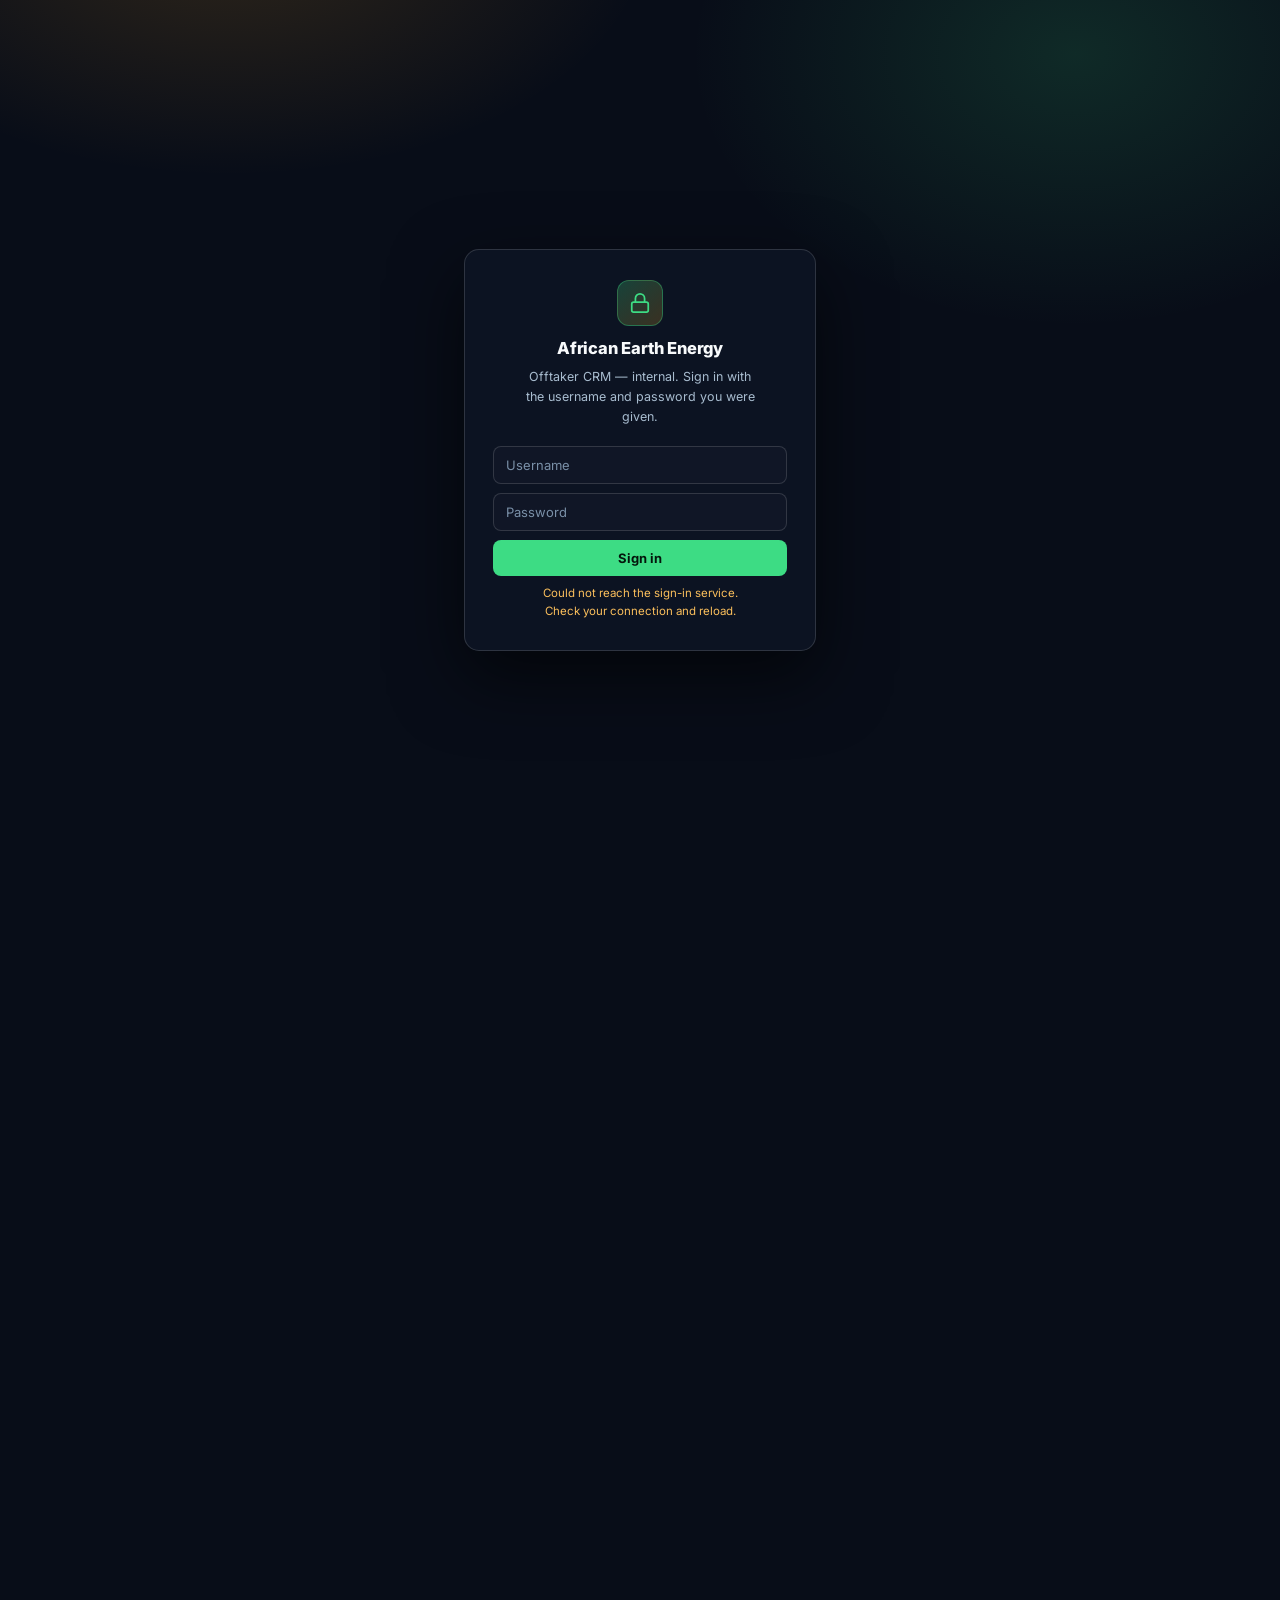
==== commit e2f59c87: "Sign in with a username instead of an email address Supabase Auth identifies every account by email " ====
--- a/landing.html
+++ b/landing.html
@@ -149,9 +149,9 @@
       <svg xmlns="http://www.w3.org/2000/svg" viewBox="0 0 24 24" width="22" height="22" fill="none" stroke="currentColor" stroke-width="1.9" stroke-linecap="round" stroke-linejoin="round"><rect x="3" y="11" width="18" height="11" rx="2"/><path d="M7 11V7a5 5 0 0 1 10 0v4"/></svg>
     </div>
     <h1>African Earth Energy</h1>
-    <p class="gate-sub">Offtaker CRM &mdash; internal. Sign in with the account you were given.</p>
+    <p class="gate-sub">Offtaker CRM &mdash; internal. Sign in with the username and password you were given.</p>
     <form class="gate-form" onsubmit="event.preventDefault();doLogin()">
-      <input id="lm-email" type="email" placeholder="you@aeeg.co.za" autocomplete="username" required>
+      <input id="lm-email" type="text" placeholder="Username" autocomplete="username" autocapitalize="none" spellcheck="false" required>
       <input id="lm-password" type="password" placeholder="Password" autocomplete="current-password" required>
       <button class="btn btn-primary" id="lm-btn" type="submit">Sign in</button>
     </form>
@@ -290,7 +290,16 @@
 (function () {
   var SUPA_URL = 'https://pkzfazjtpswqjmnzzrgt.supabase.co';
   var SUPA_KEY = 'sb_publishable_jqCjOPRXZEIKjgNDVsL3uw_ldx-I-tO';
+  /* Kept in step with AUTH_DOMAIN in js/supabase.js — a bare username is
+     completed to this domain, which is what the account is stored under. */
+  var AUTH_DOMAIN = 'aeeg.co.za';
   var client = null;
+
+  function toAuthEmail(input) {
+    var v = String(input || '').trim();
+    if (!v) return '';
+    return v.indexOf('@') !== -1 ? v.toLowerCase() : v.toLowerCase().replace(/\s+/g, '.') + '@' + AUTH_DOMAIN;
+  }
 
   async function init() {
     if (client) return client;
@@ -307,18 +316,18 @@
   }
 
   window.doLogin = async function () {
-    var email = (document.getElementById('lm-email').value || '').trim();
+    var email = (document.getElementById('lm-email').value || '').trim();  // username or full address
     var password = document.getElementById('lm-password').value || '';
     var msg = document.getElementById('lm-msg');
     var btn = document.getElementById('lm-btn');
-    if (!email || !password) { msg.textContent = 'Enter both an email address and a password.'; return; }
+    if (!email || !password) { msg.textContent = 'Enter both a username and a password.'; return; }
     await init();
     btn.disabled = true; btn.textContent = 'Signing in…';
-    var res = await client.auth.signInWithPassword({ email: email, password: password });
+    var res = await client.auth.signInWithPassword({ email: toAuthEmail(email), password: password });
     btn.disabled = false; btn.textContent = 'Sign in';
     if (res.error) {
       msg.textContent = /invalid/i.test(res.error.message)
-        ? 'That email and password combination was not recognised.'
+        ? 'That username and password combination was not recognised.'
         : res.error.message;
     } else {
       reveal();
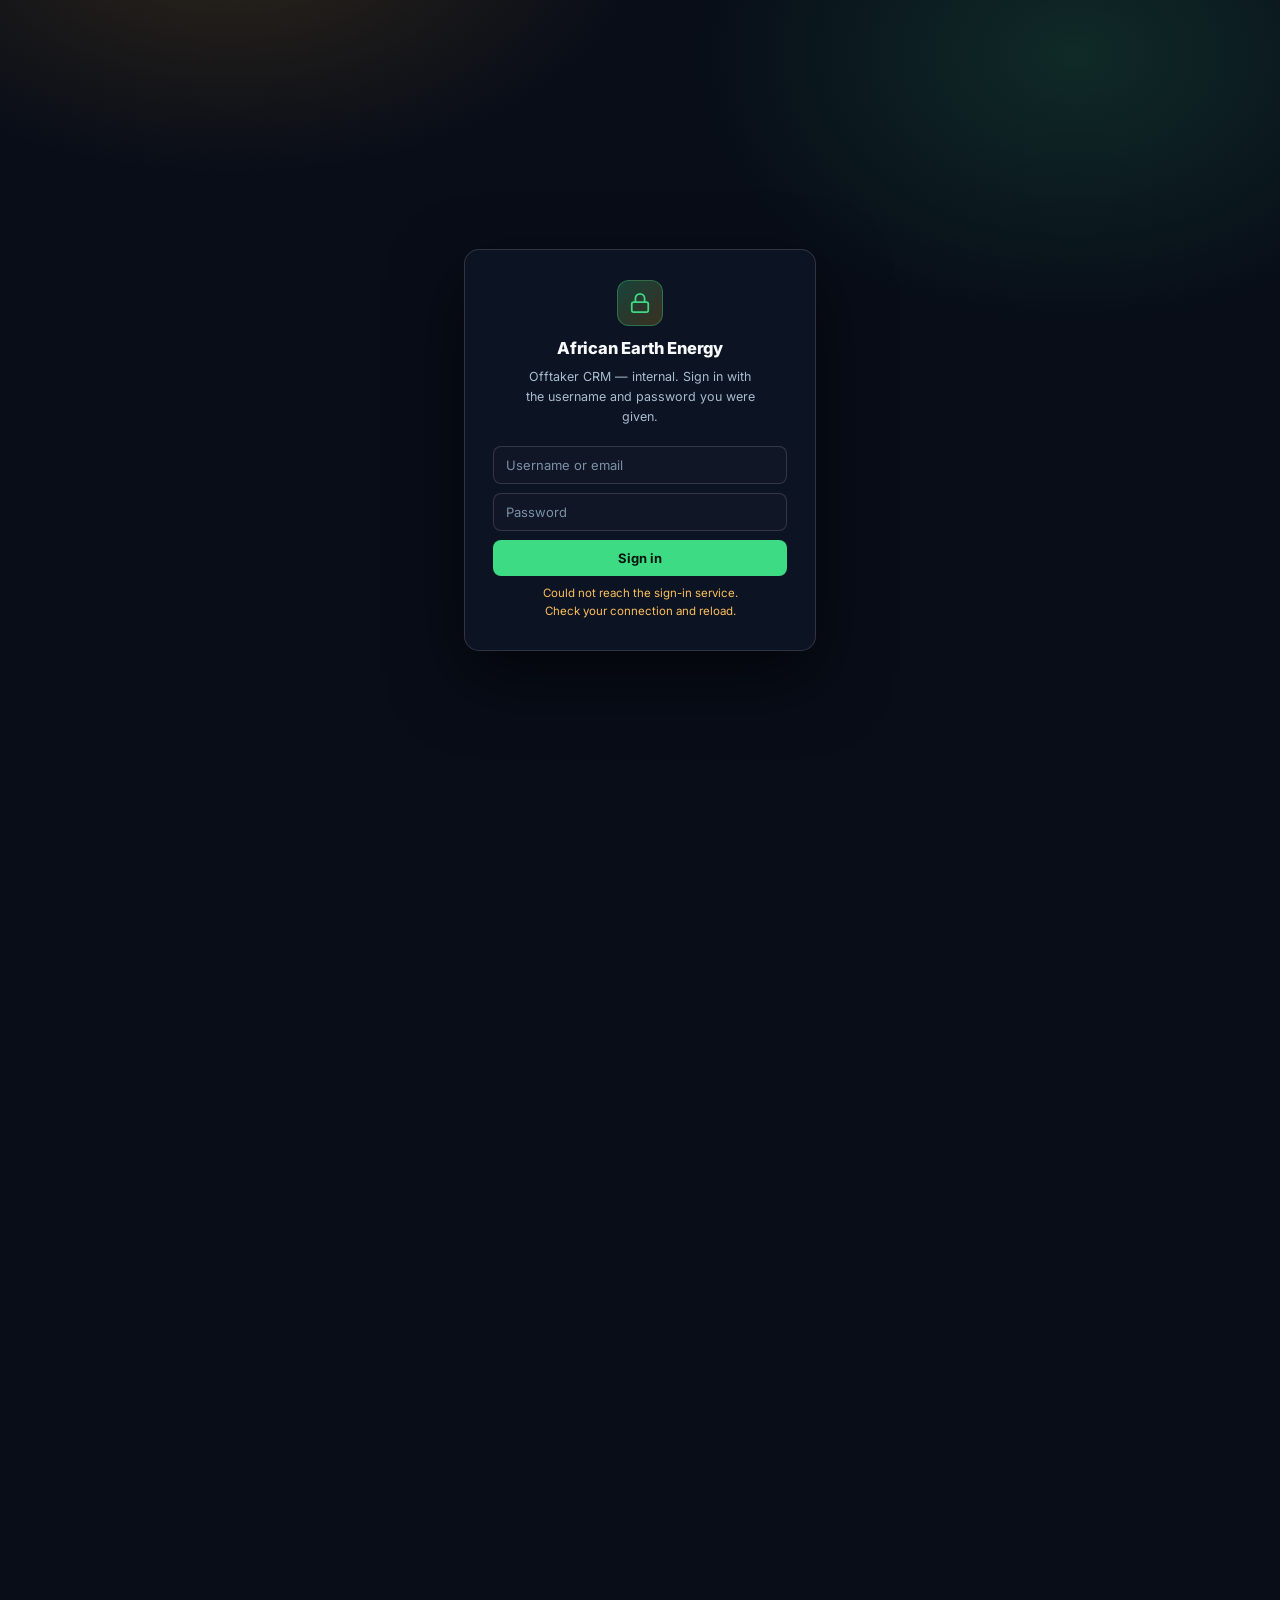
==== commit 92605103: "Accept a username or a full address at the login box The owner account is on a real, reachable addre" ====
--- a/landing.html
+++ b/landing.html
@@ -151,7 +151,7 @@
     <h1>African Earth Energy</h1>
     <p class="gate-sub">Offtaker CRM &mdash; internal. Sign in with the username and password you were given.</p>
     <form class="gate-form" onsubmit="event.preventDefault();doLogin()">
-      <input id="lm-email" type="text" placeholder="Username" autocomplete="username" autocapitalize="none" spellcheck="false" required>
+      <input id="lm-email" type="text" placeholder="Username or email" autocomplete="username" autocapitalize="none" spellcheck="false" required>
       <input id="lm-password" type="password" placeholder="Password" autocomplete="current-password" required>
       <button class="btn btn-primary" id="lm-btn" type="submit">Sign in</button>
     </form>
@@ -320,7 +320,7 @@
     var password = document.getElementById('lm-password').value || '';
     var msg = document.getElementById('lm-msg');
     var btn = document.getElementById('lm-btn');
-    if (!email || !password) { msg.textContent = 'Enter both a username and a password.'; return; }
+    if (!email || !password) { msg.textContent = 'Enter your username and password.'; return; }
     await init();
     btn.disabled = true; btn.textContent = 'Signing in…';
     var res = await client.auth.signInWithPassword({ email: toAuthEmail(email), password: password });
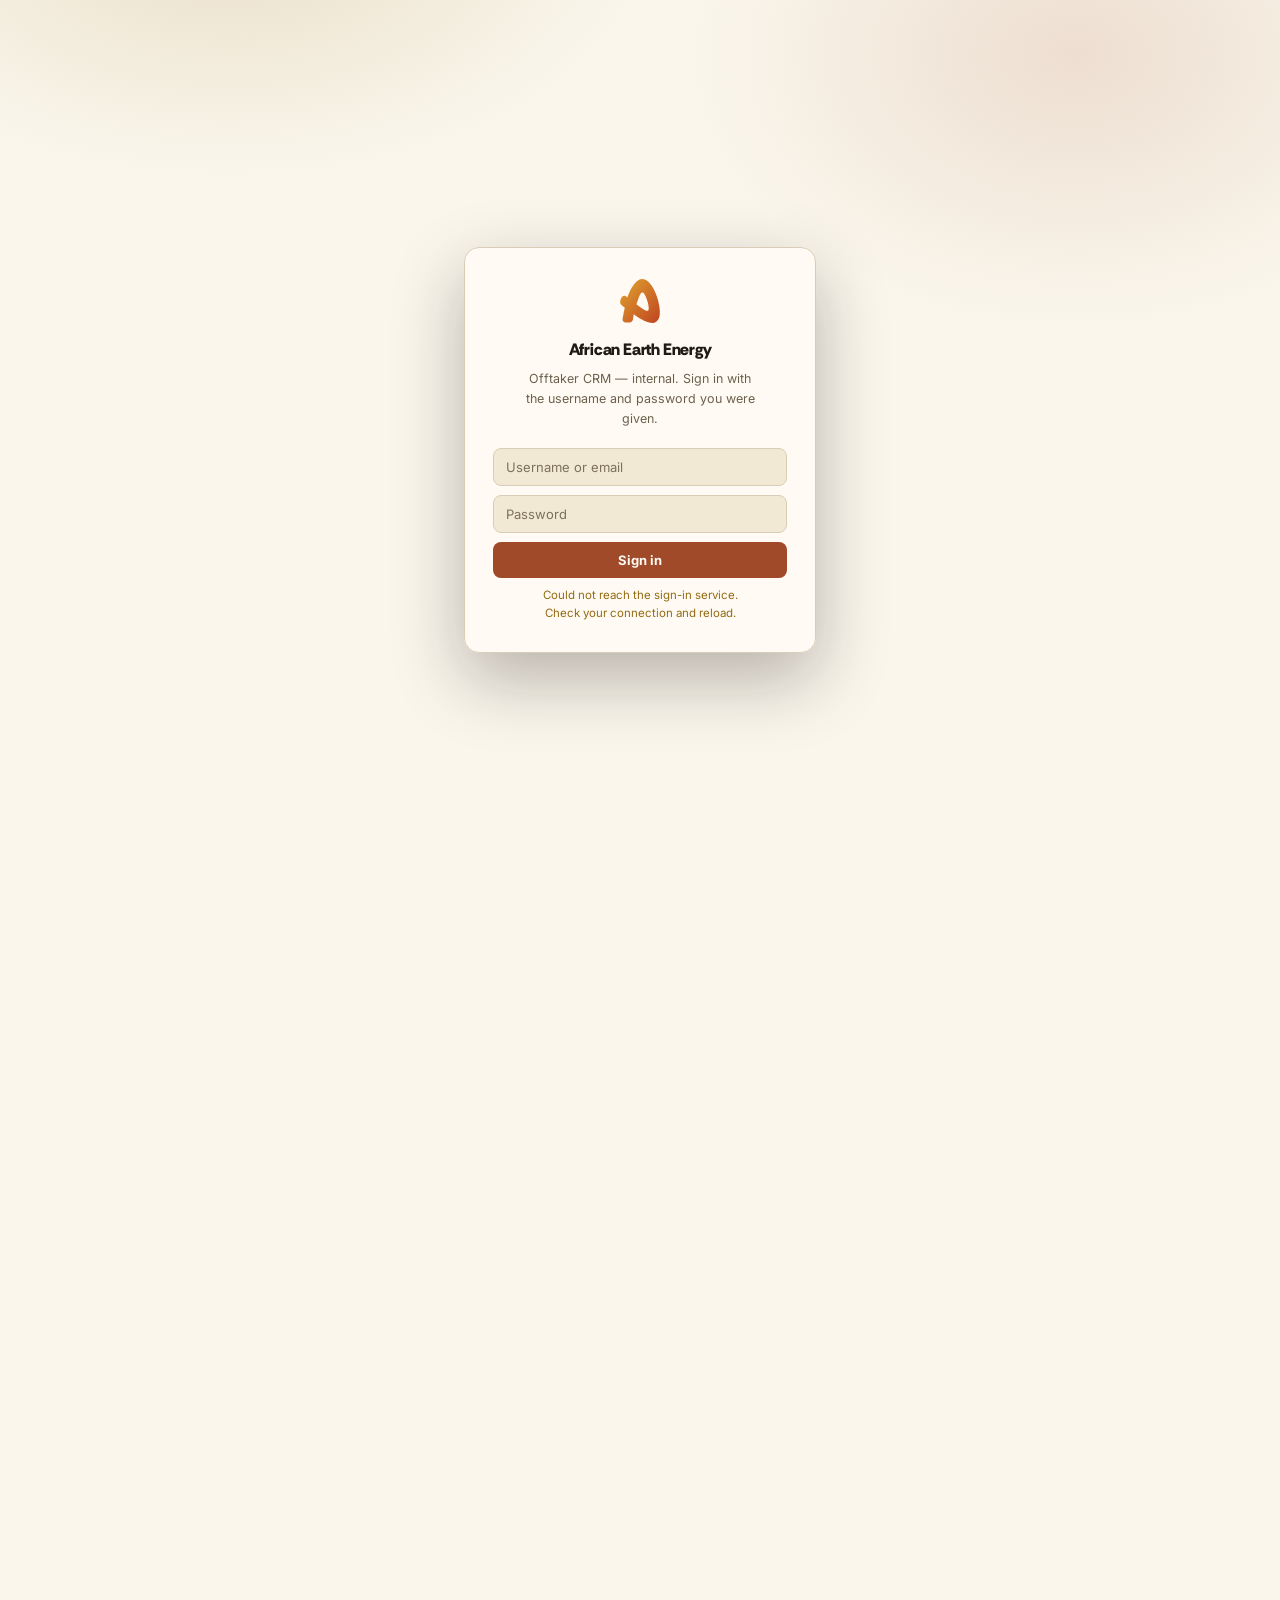
==== commit 204e6763: "Reskin to the AEEG corporate identity Deep-earth sidebar over a warm parchment field, laterite as th" ====
--- a/landing.html
+++ b/landing.html
@@ -7,28 +7,70 @@
 <meta name="description" content="Sales workspace for the African Earth Energy offtaker pipeline.">
 <link rel="preconnect" href="https://fonts.googleapis.com">
 <link rel="preconnect" href="https://fonts.gstatic.com" crossorigin>
-<link href="https://fonts.googleapis.com/css2?family=Inter:wght@300;400;500;600;700;800;900&display=swap" rel="stylesheet">
+<link href="https://fonts.googleapis.com/css2?family=Inter:wght@400;500;600;700;800&family=Rethink+Sans:wght@500;600;700;800&display=swap" rel="stylesheet">
 <style>
 *,*::before,*::after{box-sizing:border-box;margin:0;padding:0}
 :root{
-  --bg:#080d18; --bg2:#060a12; --card:rgba(26,40,62,.72);
-  --text:#d4dde8; --text2:#f8fafc; --muted:#7a90a8; --muted2:#a8bccf;
-  --border:rgba(255,255,255,.08); --border2:rgba(255,255,255,.14);
-  --accent:#3ddc84; --accent2:#f5a524;
-}
-body{font-family:"Inter",system-ui,sans-serif;background:var(--bg);color:var(--text);
+  /* surfaces and ink */
+  --bg:#FAF6EC; --bg2:#F3ECDA; --bg3:#F1E9D3;
+  --card:#FFFCF5; --card2:#FFFCF5; --surface:#F7F0DE;
+  --fg:#1F1B15; --text:#3A3226; --text2:#1F1B15;
+  --muted:#7D715B; --muted2:#6B604C;
+  --border:#E4DAC4; --border2:#D8CDB6;
+  /* brand */
+  --earth:#1F1410; --on-earth:#EDE3CD;
+  --laterite:#A04A2A; --voltage:#D4A24C; --highveld:#9E8A3C; --grass:#B89968;
+  --mark:linear-gradient(135deg,#E0A530,#C04420);
+  --accent:var(--laterite); --accent2:var(--voltage); --primary:var(--laterite);
+  --on-accent:#FFFCF5;
+  /* status hues, used as text colour; fills are tinted mixes of the same token */
+  --c-green:#6F7A2E; --c-amber:#946A12; --c-red:#B3361F; --c-blue:#3F6F82;
+  --c-purple:#7A5390; --c-pink:#A8466A; --c-teal:#3F7D6E; --c-slate:#6B604C;
+  --success:var(--c-green); --warn:var(--c-amber); --danger:var(--c-red); --info:var(--c-blue);
+  --solar:var(--voltage); --wind:var(--c-blue); --bess:var(--c-purple);
+  --f-display:"Rethink Sans",system-ui,-apple-system,"Segoe UI",sans-serif;
+  --f-body:"Inter",system-ui,-apple-system,"Segoe UI",sans-serif;
+  --sw:242px; --card-radius:10px;
+  color-scheme:light;
+}
+@media (prefers-color-scheme: dark){:root:not([data-theme="light"]){
+  --bg:#17100C; --bg2:#120C09; --bg3:#2B2019;
+  --card:#201712; --card2:#261C16; --surface:#2B2019;
+  --fg:#EDE3CD; --text:#D8CDB6; --text2:#EDE3CD;
+  --muted:#8C7E64; --muted2:#B5A68A;
+  --border:#33271E; --border2:#443428;
+  --earth:#0E0907; --on-earth:#EDE3CD;
+  --laterite:#D26C45; --voltage:#E2B45E; --highveld:#B9A458; --grass:#C9AC7C;
+  --on-accent:#1F1410;
+  --c-green:#B9C066; --c-amber:#E2B45E; --c-red:#EE8670; --c-blue:#86B6C8;
+  --c-purple:#BE9AD0; --c-pink:#E3949F; --c-teal:#86C4B0; --c-slate:#B5A68A;
+  color-scheme:dark}}
+:root[data-theme="dark"]{
+  --bg:#17100C; --bg2:#120C09; --bg3:#2B2019;
+  --card:#201712; --card2:#261C16; --surface:#2B2019;
+  --fg:#EDE3CD; --text:#D8CDB6; --text2:#EDE3CD;
+  --muted:#8C7E64; --muted2:#B5A68A;
+  --border:#33271E; --border2:#443428;
+  --earth:#0E0907; --on-earth:#EDE3CD;
+  --laterite:#D26C45; --voltage:#E2B45E; --highveld:#B9A458; --grass:#C9AC7C;
+  --on-accent:#1F1410;
+  --c-green:#B9C066; --c-amber:#E2B45E; --c-red:#EE8670; --c-blue:#86B6C8;
+  --c-purple:#BE9AD0; --c-pink:#E3949F; --c-teal:#86C4B0; --c-slate:#B5A68A;
+  color-scheme:dark}
+h1,h2,h3,h4,.metric-v{font-family:var(--f-display)}
+body{font-family:var(--f-body);background:var(--bg);color:var(--text);
   -webkit-font-smoothing:antialiased;overflow-x:hidden;min-height:100vh}
 a{text-decoration:none;color:inherit}
 
 /* atmospheric wash — solar gold over earth green */
 body::before{content:'';position:fixed;inset:0;pointer-events:none;z-index:0;
   background:
-    radial-gradient(760px 420px at 12% -6%, rgba(245,165,36,.16), transparent 62%),
-    radial-gradient(700px 480px at 88% 8%, rgba(61,220,132,.14), transparent 62%),
-    radial-gradient(900px 600px at 50% 110%, rgba(56,189,248,.07), transparent 65%);}
+    radial-gradient(760px 420px at 12% -6%, color-mix(in srgb,var(--c-amber) 16%,transparent), transparent 62%),
+    radial-gradient(700px 480px at 88% 8%, color-mix(in srgb,var(--accent) 14%,transparent), transparent 62%),
+    radial-gradient(900px 600px at 50% 110%, color-mix(in srgb,var(--c-blue) 7%,transparent), transparent 65%);}
 body::after{content:'';position:fixed;inset:0;pointer-events:none;z-index:0;opacity:.35;
-  background-image:linear-gradient(rgba(255,255,255,.022) 1px,transparent 1px),
-                   linear-gradient(90deg,rgba(255,255,255,.022) 1px,transparent 1px);
+  background-image:linear-gradient(color-mix(in srgb,var(--fg) 2%,transparent) 1px,transparent 1px),
+                   linear-gradient(90deg,color-mix(in srgb,var(--fg) 2%,transparent) 1px,transparent 1px);
   background-size:62px 62px;
   mask-image:radial-gradient(circle at 50% 30%, #000 0%, transparent 78%);}
 
@@ -36,25 +78,24 @@
 
 header{padding:22px 0;display:flex;align-items:center;justify-content:space-between;gap:16px}
 .brand{display:flex;align-items:center;gap:11px}
-.brand-mark{width:38px;height:38px;border-radius:10px;display:flex;align-items:center;justify-content:center;
-  background:linear-gradient(140deg,rgba(61,220,132,.24),rgba(245,165,36,.2));border:1px solid rgba(61,220,132,.34)}
+.brand-mark{width:38px;height:38px;display:flex;align-items:center;justify-content:center}
 .brand h1{font-size:14px;font-weight:800;color:var(--text2);letter-spacing:-.2px}
 .brand p{font-size:11px;color:var(--muted);margin-top:1px}
 .hlinks{display:flex;gap:8px;align-items:center}
 
 .btn{padding:9px 18px;border-radius:8px;border:none;cursor:pointer;font-size:13px;font-weight:700;
   display:inline-flex;align-items:center;gap:8px;transition:all .18s;font-family:inherit}
-.btn-primary{background:var(--accent);color:#04160c}
-.btn-primary:hover{background:#2bc972;transform:translateY(-1px);box-shadow:0 8px 24px rgba(61,220,132,.24)}
-.btn-outline{background:rgba(255,255,255,.03);border:1px solid var(--border2);color:var(--text)}
-.btn-outline:hover{border-color:rgba(255,255,255,.26);color:var(--text2)}
+.btn-primary{background:var(--accent);color:var(--on-accent)}
+.btn-primary:hover{background:color-mix(in srgb,var(--accent) 86%,#000);transform:translateY(-1px);box-shadow:0 8px 24px color-mix(in srgb,var(--accent) 24%,transparent)}
+.btn-outline{background:color-mix(in srgb,var(--fg) 3%,transparent);border:1px solid var(--border2);color:var(--text)}
+.btn-outline:hover{border-color:color-mix(in srgb,var(--fg) 26%,transparent);color:var(--text2)}
 .btn-lg{padding:13px 26px;font-size:14px;border-radius:9px}
 
 .hero{padding:70px 0 54px;max-width:820px}
 .eyebrow{display:inline-flex;align-items:center;gap:8px;font-size:10.5px;font-weight:800;letter-spacing:1.1px;
-  text-transform:uppercase;color:#86efac;background:rgba(61,220,132,.1);border:1px solid rgba(61,220,132,.28);
+  text-transform:uppercase;color:var(--accent);background:color-mix(in srgb,var(--accent) 10%,transparent);border:1px solid color-mix(in srgb,var(--accent) 28%,transparent);
   padding:5px 13px;border-radius:99px;margin-bottom:22px}
-.hero h2{font-size:clamp(34px,5.4vw,58px);font-weight:900;line-height:1.05;letter-spacing:-1.6px;color:var(--text2)}
+.hero h2{font-size:clamp(34px,5.4vw,58px);font-weight:700;line-height:1.05;letter-spacing:-1.4px;color:var(--text2)}
 .hero h2 em{font-style:normal;background:linear-gradient(100deg,var(--accent),var(--accent2));
   -webkit-background-clip:text;background-clip:text;color:transparent}
 .hero p{font-size:16.5px;line-height:1.65;color:var(--muted2);margin-top:20px;max-width:60ch}
@@ -79,19 +120,19 @@
 .feature:hover{border-color:var(--border2);transform:translateY(-3px)}
 .feature:hover::after{opacity:1}
 .feature-ic{width:40px;height:40px;border-radius:10px;display:flex;align-items:center;justify-content:center;
-  background:rgba(61,220,132,.1);border:1px solid rgba(61,220,132,.24);color:var(--accent);margin-bottom:14px}
+  background:color-mix(in srgb,var(--accent) 10%,transparent);border:1px solid color-mix(in srgb,var(--accent) 24%,transparent);color:var(--accent);margin-bottom:14px}
 .feature h4{font-size:14px;font-weight:800;color:var(--text2);margin-bottom:7px;letter-spacing:-.1px}
 .feature p{font-size:12.8px;color:var(--muted2);line-height:1.62}
 
 .steps{display:grid;grid-template-columns:repeat(auto-fit,minmax(230px,1fr));gap:13px;margin-bottom:64px}
 .step{background:var(--card);border:1px solid var(--border);border-radius:13px;padding:22px;backdrop-filter:blur(8px)}
-.step-n{width:28px;height:28px;border-radius:8px;background:rgba(245,165,36,.13);border:1px solid rgba(245,165,36,.3);
+.step-n{width:28px;height:28px;border-radius:8px;background:color-mix(in srgb,var(--c-amber) 13%,transparent);border:1px solid color-mix(in srgb,var(--c-amber) 30%,transparent);
   color:var(--accent2);font-weight:900;font-size:13px;display:flex;align-items:center;justify-content:center;margin-bottom:13px}
 .step h4{font-size:13.5px;font-weight:800;color:var(--text2);margin-bottom:6px}
 .step p{font-size:12.5px;color:var(--muted2);line-height:1.6}
 
-.cta-band{background:linear-gradient(120deg,rgba(61,220,132,.1),rgba(245,165,36,.08));
-  border:1px solid rgba(61,220,132,.24);border-radius:16px;padding:40px;text-align:center;margin-bottom:56px}
+.cta-band{background:linear-gradient(120deg,color-mix(in srgb,var(--accent) 10%,transparent),color-mix(in srgb,var(--c-amber) 8%,transparent));
+  border:1px solid color-mix(in srgb,var(--accent) 24%,transparent);border-radius:16px;padding:40px;text-align:center;margin-bottom:56px}
 .cta-band h3{font-size:25px;font-weight:900;color:var(--text2);letter-spacing:-.5px}
 .cta-band p{font-size:14px;color:var(--muted2);margin:11px auto 24px;max-width:56ch;line-height:1.6}
 
@@ -106,31 +147,32 @@
 #landing-gate::before{
   content:'';position:absolute;inset:0;pointer-events:none;
   background:
-    radial-gradient(680px 400px at 18% -8%, rgba(245,165,36,.16), transparent 62%),
-    radial-gradient(620px 440px at 84% 6%, rgba(61,220,132,.14), transparent 62%);
+    radial-gradient(680px 400px at 18% -8%, color-mix(in srgb,var(--c-amber) 16%,transparent), transparent 62%),
+    radial-gradient(620px 440px at 84% 6%, color-mix(in srgb,var(--accent) 14%,transparent), transparent 62%);
 }
 .gate-card{
-  position:relative;width:100%;max-width:352px;background:rgba(13,21,36,.94);
+  position:relative;width:100%;max-width:352px;background:color-mix(in srgb,var(--card) 94%,transparent);
   border:1px solid var(--border2);border-radius:15px;padding:30px 28px;
   display:flex;flex-direction:column;align-items:center;gap:9px;text-align:center;
-  box-shadow:0 26px 70px rgba(0,0,0,.6);
+  box-shadow:0 26px 70px rgba(31,20,16,0.30);
 }
 .gate-mark{
   width:46px;height:46px;border-radius:12px;display:flex;align-items:center;justify-content:center;
-  background:linear-gradient(140deg,rgba(61,220,132,.24),rgba(245,165,36,.2));
-  border:1px solid rgba(61,220,132,.34);color:var(--accent);margin-bottom:3px;
+  background:linear-gradient(140deg,color-mix(in srgb,var(--accent) 24%,transparent),color-mix(in srgb,var(--c-amber) 20%,transparent));
+  border:1px solid color-mix(in srgb,var(--accent) 34%,transparent);color:var(--accent);margin-bottom:3px;
 }
 .gate-card h1{font-size:16.5px;font-weight:800;color:var(--text2);letter-spacing:-.2px}
 .gate-sub{font-size:12.5px;color:var(--muted2);line-height:1.6;max-width:30ch}
 .gate-form{display:flex;flex-direction:column;gap:9px;width:100%;margin-top:10px}
 .gate-form input{
-  padding:10px 12px;border-radius:8px;border:1px solid var(--border2);background:rgba(17,24,39,.9);
+  padding:10px 12px;border-radius:8px;border:1px solid var(--border2);background:var(--bg3);
   color:var(--text);font-size:13px;font-family:inherit;outline:none;transition:all .15s;width:100%;
 }
 .gate-form input::placeholder{color:var(--muted)}
-.gate-form input:focus{border-color:rgba(61,220,132,.42);box-shadow:0 0 0 3px rgba(61,220,132,.09)}
+.gate-form input:focus{border-color:color-mix(in srgb,var(--accent) 42%,transparent);box-shadow:0 0 0 3px color-mix(in srgb,var(--accent) 9%,transparent)}
 .gate-form .btn{width:100%;justify-content:center;padding:10px;font-size:13px;border-radius:8px}
-.gate-msg{font-size:11.5px;color:#fbbf5c;line-height:1.55;min-height:15px;max-width:32ch}
+.gate-mark.brand{background:none;border:0;width:auto;height:auto;margin-bottom:6px}
+.gate-msg{font-size:11.5px;color:var(--c-amber);line-height:1.55;min-height:15px;max-width:32ch}
 
 @media(max-width:640px){
   .hero{padding:46px 0 36px}
@@ -140,14 +182,13 @@
 </style>
 </head>
 <body>
+<svg width="0" height="0" style="position:absolute" aria-hidden="true" focusable="false"><defs><linearGradient id="aeeg-mk" x1="0" y1="0" x2="1" y2="1"><stop offset="0" stop-color="#E0A530"/><stop offset="1" stop-color="#C04420"/></linearGradient><symbol id="aeeg-mark" viewBox="0 0 44 44"><path d="M40.31,25.98c-.35-1.9-.79-3.78-1.33-5.63-1.34-4.65-3.17-9.2-5.95-13.2-1.16-1.67-2.57-3.32-4.25-4.49-1.43-1-3.31-1.84-5.09-1.69-5.76.5-10.19,8.92-12.23,13.68-.53,1.23-1.02,2.63-1.49,3.89-1.07-.84-1.7-1.74-3.28-1.58-.75.07-1.52.6-1.95,1.22-1.02,1.45-1.92,3.35-1.73,5.17.18,1.67,1.25,2.38,2.4,3.39l2.02,1.76c-.67,2.68-1.19,5.42-1.68,8.14-.16.88-.46,2.08-.47,2.94,0,.57.13,1.14.43,1.64.39.65,1,1.13,1.74,1.31.67.16,4.14.15,4.89.01.46-.08.9-.25,1.29-.49.8-.49,1.37-1.29,1.57-2.21.04-.17.07-.35.09-.52.21-1.53.48-3.04.73-4.56.2.14.41.28.61.43,4.23,3,10.06,6.86,15.25,7.72.97.16,2.02.24,3,.07,1.73-.3,3.19-1.36,4.19-2.78.82-1.16,1.36-2.53,1.64-3.92.6-2.97.12-7.26-.4-10.27ZM30.04,30.75c-.17.31-.43.52-.77.61-1.02.28-2.43-.52-3.3-1.01-1.73-1.03-3.4-2.15-5.01-3.35-.77-.57-1.64-1.19-2.37-1.8.66-2.24,1.41-4.46,2.26-6.64.48-1.2,1.01-2.47,1.7-3.57.37-.59.77-1.04,1.46-1.2.31-.02.57.03.85.18,1.82,1,3.89,7.04,4.49,9.08.5,1.72,1.5,6.24.69,7.69Z"/></symbol></defs></svg>
 
 <!-- Sign-in gate. Shown by default so nothing of the page appears before
      the session check has run. -->
 <div id="landing-gate">
   <div class="gate-card">
-    <div class="gate-mark">
-      <svg xmlns="http://www.w3.org/2000/svg" viewBox="0 0 24 24" width="22" height="22" fill="none" stroke="currentColor" stroke-width="1.9" stroke-linecap="round" stroke-linejoin="round"><rect x="3" y="11" width="18" height="11" rx="2"/><path d="M7 11V7a5 5 0 0 1 10 0v4"/></svg>
-    </div>
+    <div class="gate-mark brand"><svg viewBox="0 0 44 44" width="46" height="46" aria-hidden="true"><use href="#aeeg-mark" fill="url(#aeeg-mk)"/></svg></div>
     <h1>African Earth Energy</h1>
     <p class="gate-sub">Offtaker CRM &mdash; internal. Sign in with the username and password you were given.</p>
     <form class="gate-form" onsubmit="event.preventDefault();doLogin()">
@@ -163,9 +204,7 @@
 
   <header>
     <div class="brand">
-      <div class="brand-mark">
-        <svg xmlns="http://www.w3.org/2000/svg" viewBox="0 0 24 24" width="20" height="20" fill="none" stroke="#3ddc84" stroke-width="2" stroke-linecap="round" stroke-linejoin="round"><path d="M13 2 3 14h9l-1 8 10-12h-9l1-8Z"/></svg>
-      </div>
+      <div class="brand-mark"><svg viewBox="0 0 44 44" width="38" height="38" aria-hidden="true"><use href="#aeeg-mark" fill="url(#aeeg-mk)"/></svg></div>
       <div><h1>African Earth Energy</h1><p>Energy from the ground up</p></div>
     </div>
     <div class="hlinks">
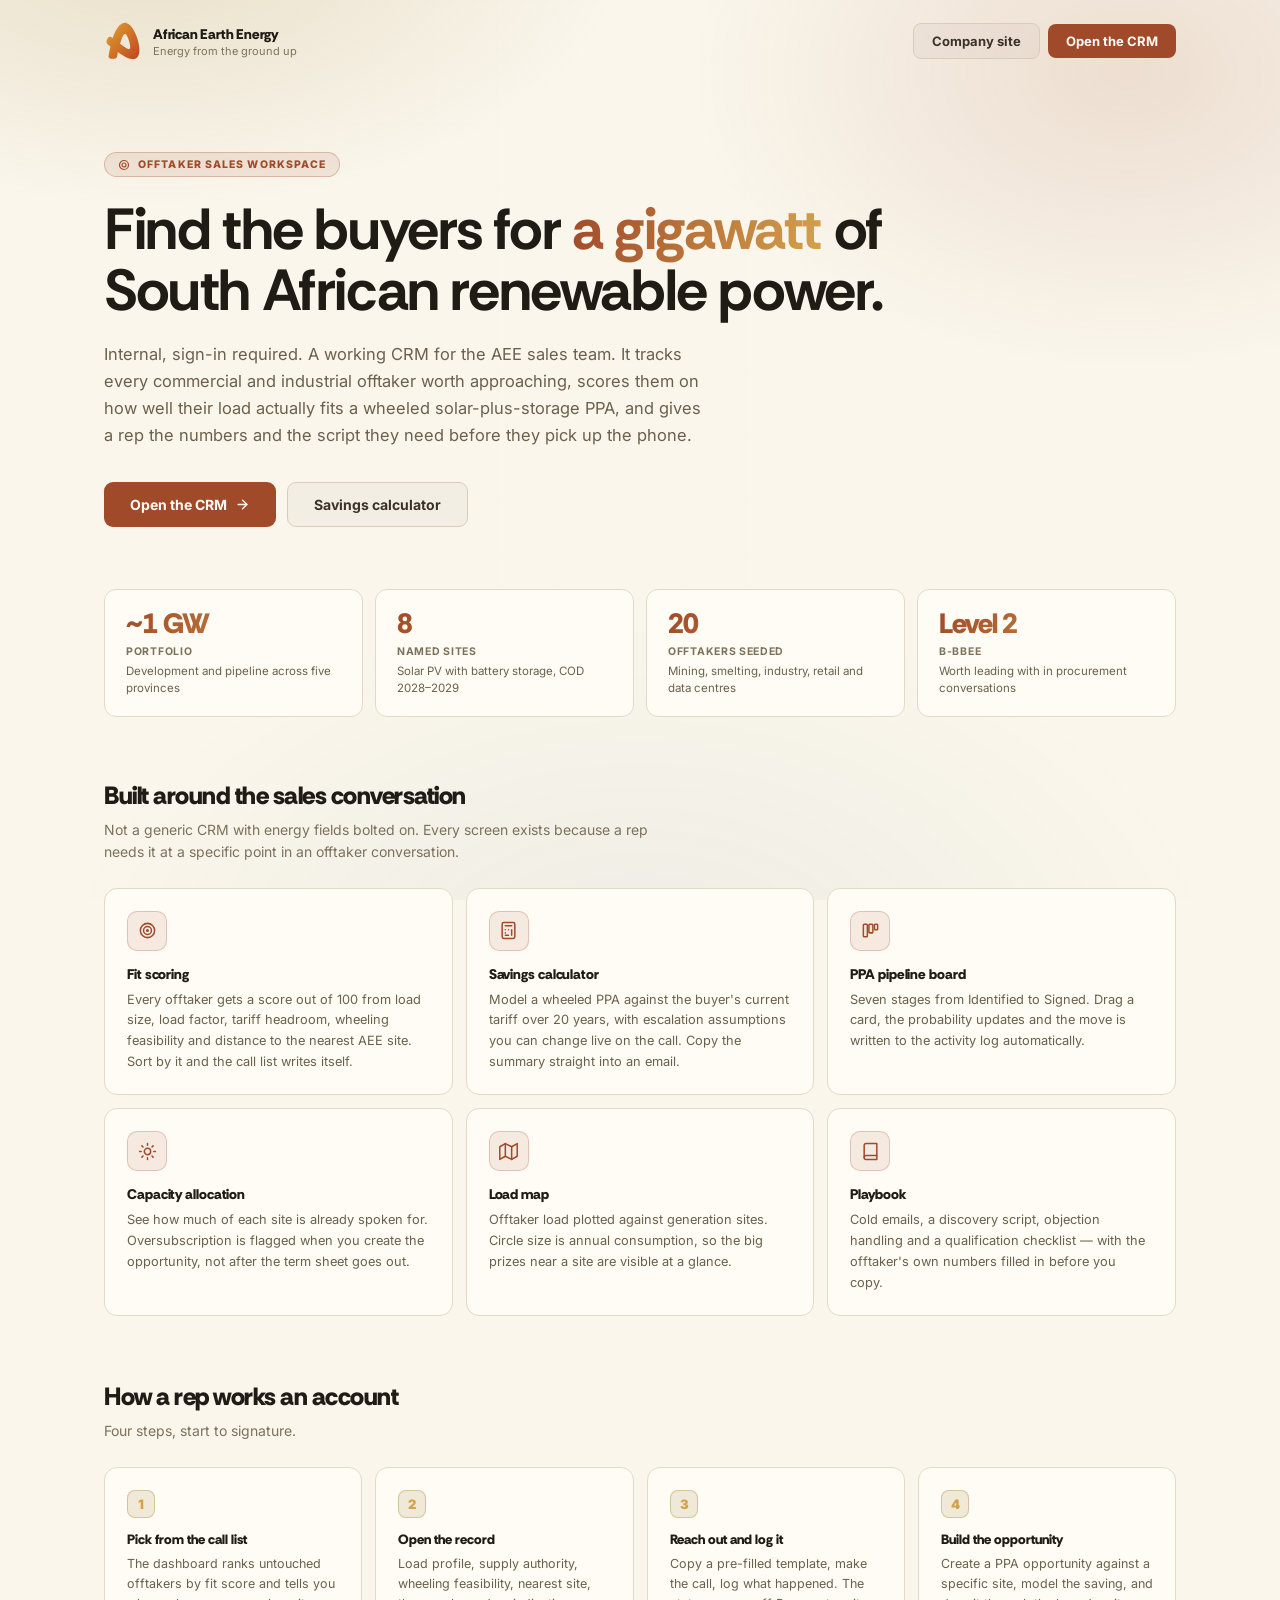
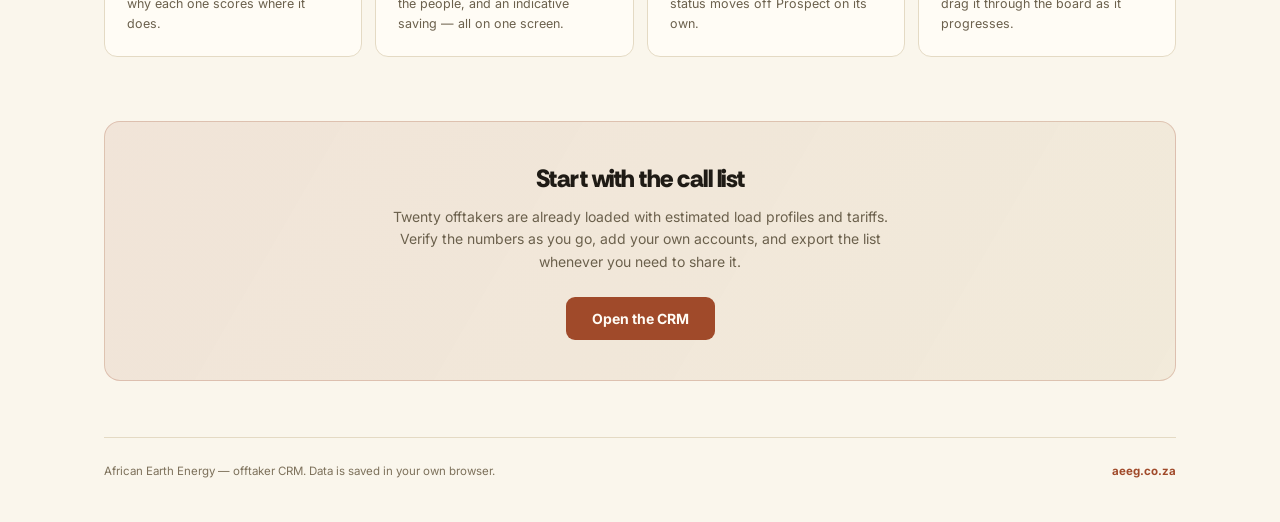
==== commit ad4771fa: "Show the landing page before the sign-in A signed-out visitor now sees the overview page first. Open" ====
--- a/landing.html
+++ b/landing.html
@@ -139,41 +139,6 @@
 footer{border-top:1px solid var(--border);padding:26px 0 44px;display:flex;align-items:center;
   justify-content:space-between;gap:16px;flex-wrap:wrap;font-size:11.5px;color:var(--muted)}
 
-/* ─── SIGN-IN GATE ────────────────────────────────────────────── */
-#landing-gate{
-  position:fixed;inset:0;z-index:5000;display:flex;align-items:center;justify-content:center;
-  padding:24px;background:var(--bg);
-}
-#landing-gate::before{
-  content:'';position:absolute;inset:0;pointer-events:none;
-  background:
-    radial-gradient(680px 400px at 18% -8%, color-mix(in srgb,var(--c-amber) 16%,transparent), transparent 62%),
-    radial-gradient(620px 440px at 84% 6%, color-mix(in srgb,var(--accent) 14%,transparent), transparent 62%);
-}
-.gate-card{
-  position:relative;width:100%;max-width:352px;background:color-mix(in srgb,var(--card) 94%,transparent);
-  border:1px solid var(--border2);border-radius:15px;padding:30px 28px;
-  display:flex;flex-direction:column;align-items:center;gap:9px;text-align:center;
-  box-shadow:0 26px 70px rgba(31,20,16,0.30);
-}
-.gate-mark{
-  width:46px;height:46px;border-radius:12px;display:flex;align-items:center;justify-content:center;
-  background:linear-gradient(140deg,color-mix(in srgb,var(--accent) 24%,transparent),color-mix(in srgb,var(--c-amber) 20%,transparent));
-  border:1px solid color-mix(in srgb,var(--accent) 34%,transparent);color:var(--accent);margin-bottom:3px;
-}
-.gate-card h1{font-size:16.5px;font-weight:800;color:var(--text2);letter-spacing:-.2px}
-.gate-sub{font-size:12.5px;color:var(--muted2);line-height:1.6;max-width:30ch}
-.gate-form{display:flex;flex-direction:column;gap:9px;width:100%;margin-top:10px}
-.gate-form input{
-  padding:10px 12px;border-radius:8px;border:1px solid var(--border2);background:var(--bg3);
-  color:var(--text);font-size:13px;font-family:inherit;outline:none;transition:all .15s;width:100%;
-}
-.gate-form input::placeholder{color:var(--muted)}
-.gate-form input:focus{border-color:color-mix(in srgb,var(--accent) 42%,transparent);box-shadow:0 0 0 3px color-mix(in srgb,var(--accent) 9%,transparent)}
-.gate-form .btn{width:100%;justify-content:center;padding:10px;font-size:13px;border-radius:8px}
-.gate-mark.brand{background:none;border:0;width:auto;height:auto;margin-bottom:6px}
-.gate-msg{font-size:11.5px;color:var(--c-amber);line-height:1.55;min-height:15px;max-width:32ch}
-
 @media(max-width:640px){
   .hero{padding:46px 0 36px}
   .cta-band{padding:30px 20px}
@@ -184,23 +149,7 @@
 <body>
 <svg width="0" height="0" style="position:absolute" aria-hidden="true" focusable="false"><defs><linearGradient id="aeeg-mk" x1="0" y1="0" x2="1" y2="1"><stop offset="0" stop-color="#E0A530"/><stop offset="1" stop-color="#C04420"/></linearGradient><symbol id="aeeg-mark" viewBox="0 0 44 44"><path d="M40.31,25.98c-.35-1.9-.79-3.78-1.33-5.63-1.34-4.65-3.17-9.2-5.95-13.2-1.16-1.67-2.57-3.32-4.25-4.49-1.43-1-3.31-1.84-5.09-1.69-5.76.5-10.19,8.92-12.23,13.68-.53,1.23-1.02,2.63-1.49,3.89-1.07-.84-1.7-1.74-3.28-1.58-.75.07-1.52.6-1.95,1.22-1.02,1.45-1.92,3.35-1.73,5.17.18,1.67,1.25,2.38,2.4,3.39l2.02,1.76c-.67,2.68-1.19,5.42-1.68,8.14-.16.88-.46,2.08-.47,2.94,0,.57.13,1.14.43,1.64.39.65,1,1.13,1.74,1.31.67.16,4.14.15,4.89.01.46-.08.9-.25,1.29-.49.8-.49,1.37-1.29,1.57-2.21.04-.17.07-.35.09-.52.21-1.53.48-3.04.73-4.56.2.14.41.28.61.43,4.23,3,10.06,6.86,15.25,7.72.97.16,2.02.24,3,.07,1.73-.3,3.19-1.36,4.19-2.78.82-1.16,1.36-2.53,1.64-3.92.6-2.97.12-7.26-.4-10.27ZM30.04,30.75c-.17.31-.43.52-.77.61-1.02.28-2.43-.52-3.3-1.01-1.73-1.03-3.4-2.15-5.01-3.35-.77-.57-1.64-1.19-2.37-1.8.66-2.24,1.41-4.46,2.26-6.64.48-1.2,1.01-2.47,1.7-3.57.37-.59.77-1.04,1.46-1.2.31-.02.57.03.85.18,1.82,1,3.89,7.04,4.49,9.08.5,1.72,1.5,6.24.69,7.69Z"/></symbol></defs></svg>
 
-<!-- Sign-in gate. Shown by default so nothing of the page appears before
-     the session check has run. -->
-<div id="landing-gate">
-  <div class="gate-card">
-    <div class="gate-mark brand"><svg viewBox="0 0 44 44" width="46" height="46" aria-hidden="true"><use href="#aeeg-mark" fill="url(#aeeg-mk)"/></svg></div>
-    <h1>African Earth Energy</h1>
-    <p class="gate-sub">Offtaker CRM &mdash; internal. Sign in with the username and password you were given.</p>
-    <form class="gate-form" onsubmit="event.preventDefault();doLogin()">
-      <input id="lm-email" type="text" placeholder="Username or email" autocomplete="username" autocapitalize="none" spellcheck="false" required>
-      <input id="lm-password" type="password" placeholder="Password" autocomplete="current-password" required>
-      <button class="btn btn-primary" id="lm-btn" type="submit">Sign in</button>
-    </form>
-    <div class="gate-msg" id="lm-msg"></div>
-  </div>
-</div>
-
-<div class="wrap" style="visibility:hidden">
+<div class="wrap">
 
   <header>
     <div class="brand">
@@ -210,7 +159,7 @@
     <div class="hlinks">
       <a class="btn btn-outline" href="https://www.aeeg.co.za/en" target="_blank" rel="noopener">Company site</a>
       <a class="btn btn-outline" id="signout-link" href="#" onclick="event.preventDefault();doSignOut()" style="display:none">Sign out</a>
-      <a class="btn btn-primary" href="index.html">Open the CRM</a>
+      <a class="btn btn-primary" href="index.html?signin" data-crm>Open the CRM</a>
     </div>
   </header>
 
@@ -227,11 +176,11 @@
       need before they pick up the phone.
     </p>
     <div class="hero-cta">
-      <a class="btn btn-primary btn-lg" href="index.html">
+      <a class="btn btn-primary btn-lg" href="index.html?signin" data-crm>
         Open the CRM
         <svg xmlns="http://www.w3.org/2000/svg" viewBox="0 0 24 24" width="15" height="15" fill="none" stroke="currentColor" stroke-width="2.2" stroke-linecap="round" stroke-linejoin="round"><line x1="5" y1="12" x2="19" y2="12"/><polyline points="12 5 19 12 12 19"/></svg>
       </a>
-      <a class="btn btn-outline btn-lg" href="index.html?view=calculator">Savings calculator</a>
+      <a class="btn btn-outline btn-lg" href="index.html?view=calculator&amp;signin">Savings calculator</a>
     </div>
   </section>
 
@@ -303,7 +252,7 @@
   <div class="cta-band">
     <h3>Start with the call list</h3>
     <p>Twenty offtakers are already loaded with estimated load profiles and tariffs. Verify the numbers as you go, add your own accounts, and export the list whenever you need to share it.</p>
-    <a class="btn btn-primary btn-lg" href="index.html">Open the CRM</a>
+    <a class="btn btn-primary btn-lg" href="index.html?signin" data-crm>Open the CRM</a>
   </div>
 
 <footer>
@@ -314,31 +263,29 @@
 </div>
 <script>
 /* ═══════════════════════════════════════════════════════════════
-   The overview page is gated the same way the app is: nothing of it
-   renders until Supabase confirms a session. Signed-out visitors get
-   the sign-in card and nothing else.
-
-   Worth being precise about what this does and does not do. The page
-   markup is static and therefore readable in the page source whatever
-   this script does — so for the copy below, the gate is presentation,
-   not protection. It is deliberately written to contain nothing that
-   is not already on aeeg.co.za. The real wall is on the data: every
-   table is behind Row Level Security and returns nothing without a
-   signed-in account holding a role.
+   The overview page is open to everyone: it is what a visitor sees
+   before signing in, and its copy holds nothing that is not already
+   on aeeg.co.za. The real wall is on the data: every table is behind
+   Row Level Security and returns nothing without a signed-in account
+   holding a role.
+
+   Signing in happens in the CRM, whose form records the sign-in for
+   the Change log; "Open the CRM" goes there. A visitor the CRM sent
+   here arrives with ?next=, where they were headed, and the button
+   takes them back to it.
    ═══════════════════════════════════════════════════════════════ */
 (function () {
   var SUPA_URL = 'https://pkzfazjtpswqjmnzzrgt.supabase.co';
   var SUPA_KEY = 'sb_publishable_jqCjOPRXZEIKjgNDVsL3uw_ldx-I-tO';
-  /* Kept in step with AUTH_DOMAIN in js/supabase.js — a bare username is
-     completed to this domain, which is what the account is stored under. */
-  var AUTH_DOMAIN = 'aeeg.co.za';
   var client = null;
 
-  function toAuthEmail(input) {
-    var v = String(input || '').trim();
-    if (!v) return '';
-    return v.indexOf('@') !== -1 ? v.toLowerCase() : v.toLowerCase().replace(/\s+/g, '.') + '@' + AUTH_DOMAIN;
+  function crmHref(extra) {
+    var p = new URLSearchParams(extra || '');
+    p.set('signin', '');
+    return 'index.html?' + p.toString().replace(/signin=(&|$)/, 'signin$1');
   }
+  var next = new URLSearchParams(location.search).get('next');
+  if (next) document.querySelectorAll('a[data-crm]').forEach(function (a) { a.href = crmHref(next); });
 
   async function init() {
     if (client) return client;
@@ -349,30 +296,6 @@
     return client;
   }
 
-  function reveal() {
-    document.getElementById('landing-gate').style.display = 'none';
-    document.querySelector('.wrap').style.visibility = 'visible';
-  }
-
-  window.doLogin = async function () {
-    var email = (document.getElementById('lm-email').value || '').trim();  // username or full address
-    var password = document.getElementById('lm-password').value || '';
-    var msg = document.getElementById('lm-msg');
-    var btn = document.getElementById('lm-btn');
-    if (!email || !password) { msg.textContent = 'Enter your username and password.'; return; }
-    await init();
-    btn.disabled = true; btn.textContent = 'Signing in…';
-    var res = await client.auth.signInWithPassword({ email: toAuthEmail(email), password: password });
-    btn.disabled = false; btn.textContent = 'Sign in';
-    if (res.error) {
-      msg.textContent = /invalid/i.test(res.error.message)
-        ? 'That username and password combination was not recognised.'
-        : res.error.message;
-    } else {
-      reveal();
-    }
-  };
-
   window.doSignOut = async function () {
     await init();
     await client.auth.signOut();
@@ -384,18 +307,10 @@
       await init();
       var res = await client.auth.getSession();
       if (res.data && res.data.session) {
-        reveal();
         var out = document.getElementById('signout-link');
         if (out) out.style.display = '';
-      } else {
-        document.getElementById('lm-email').focus();
       }
-    } catch (err) {
-      /* If Supabase cannot be reached we cannot prove a session exists,
-         so the page stays closed rather than failing open. */
-      document.getElementById('lm-msg').textContent =
-        'Could not reach the sign-in service. Check your connection and reload.';
-    }
+    } catch (err) { /* signed out as far as this page can tell; nothing is hidden */ }
   })();
 })();
 </script>
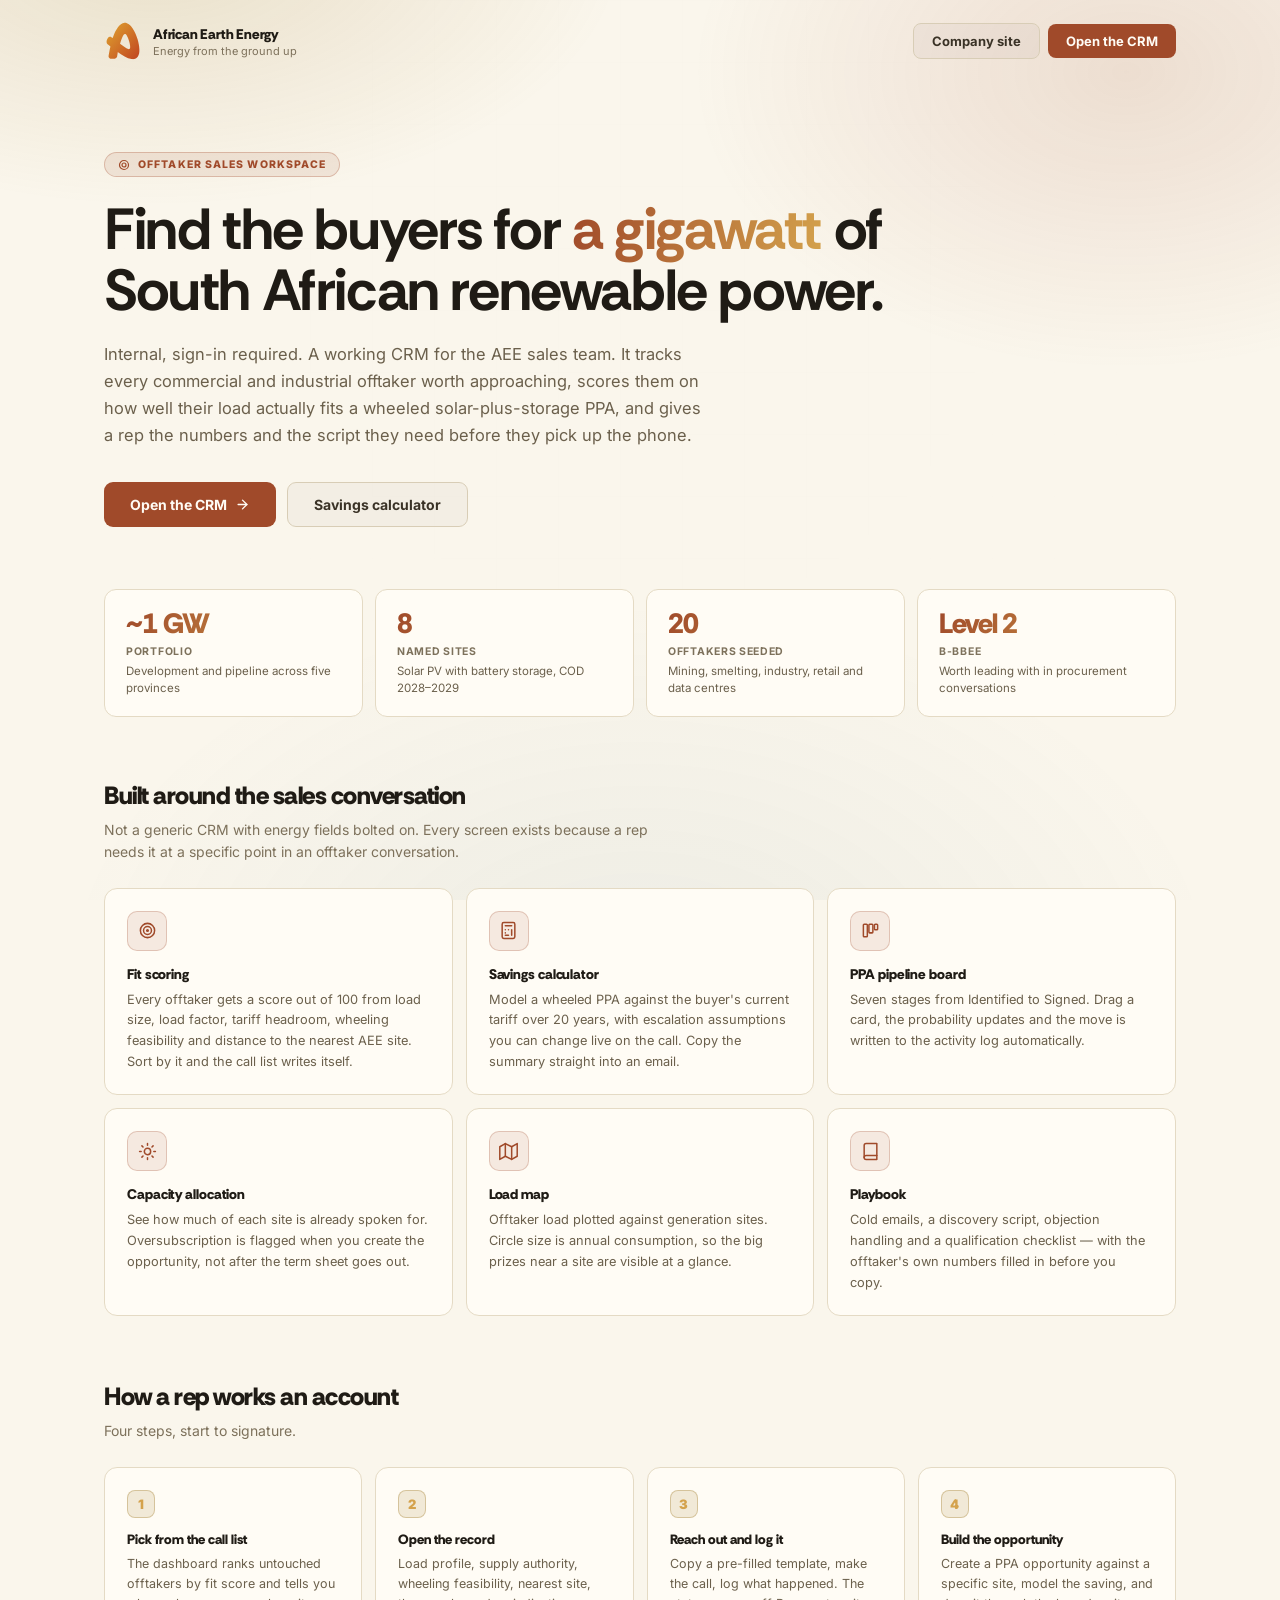
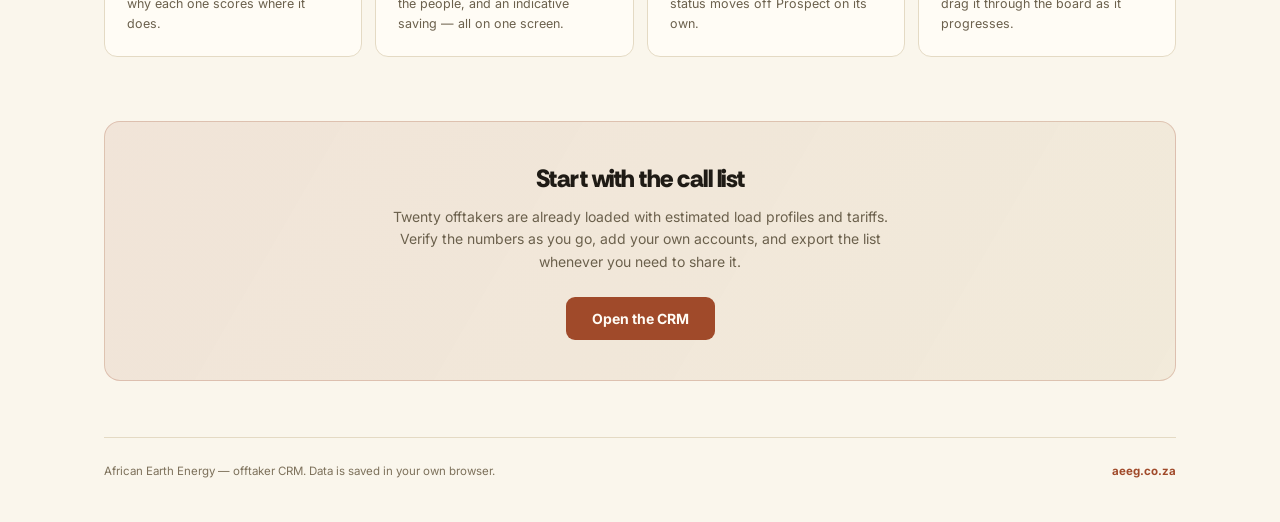
==== commit a9f84b7b: "Never show a github.io address The site lives on african-earth-energy-crm.dinov.workers.dev. A visit" ====
--- a/landing.html
+++ b/landing.html
@@ -2,6 +2,8 @@
 <html lang="en">
 <head>
 <meta charset="UTF-8">
+<!-- The site lives on workers.dev; a github.io copy moves there at once, same page. -->
+<script>if (/\.github\.io$/.test(location.hostname)) location.replace('https://african-earth-energy-crm.dinov.workers.dev' + location.pathname.replace(/^\/african-earth-energy-crm/, '') + location.search + location.hash);</script>
 <meta name="viewport" content="width=device-width, initial-scale=1.0">
 <title>African Earth Energy — Offtaker CRM</title>
 <meta name="description" content="Sales workspace for the African Earth Energy offtaker pipeline.">
